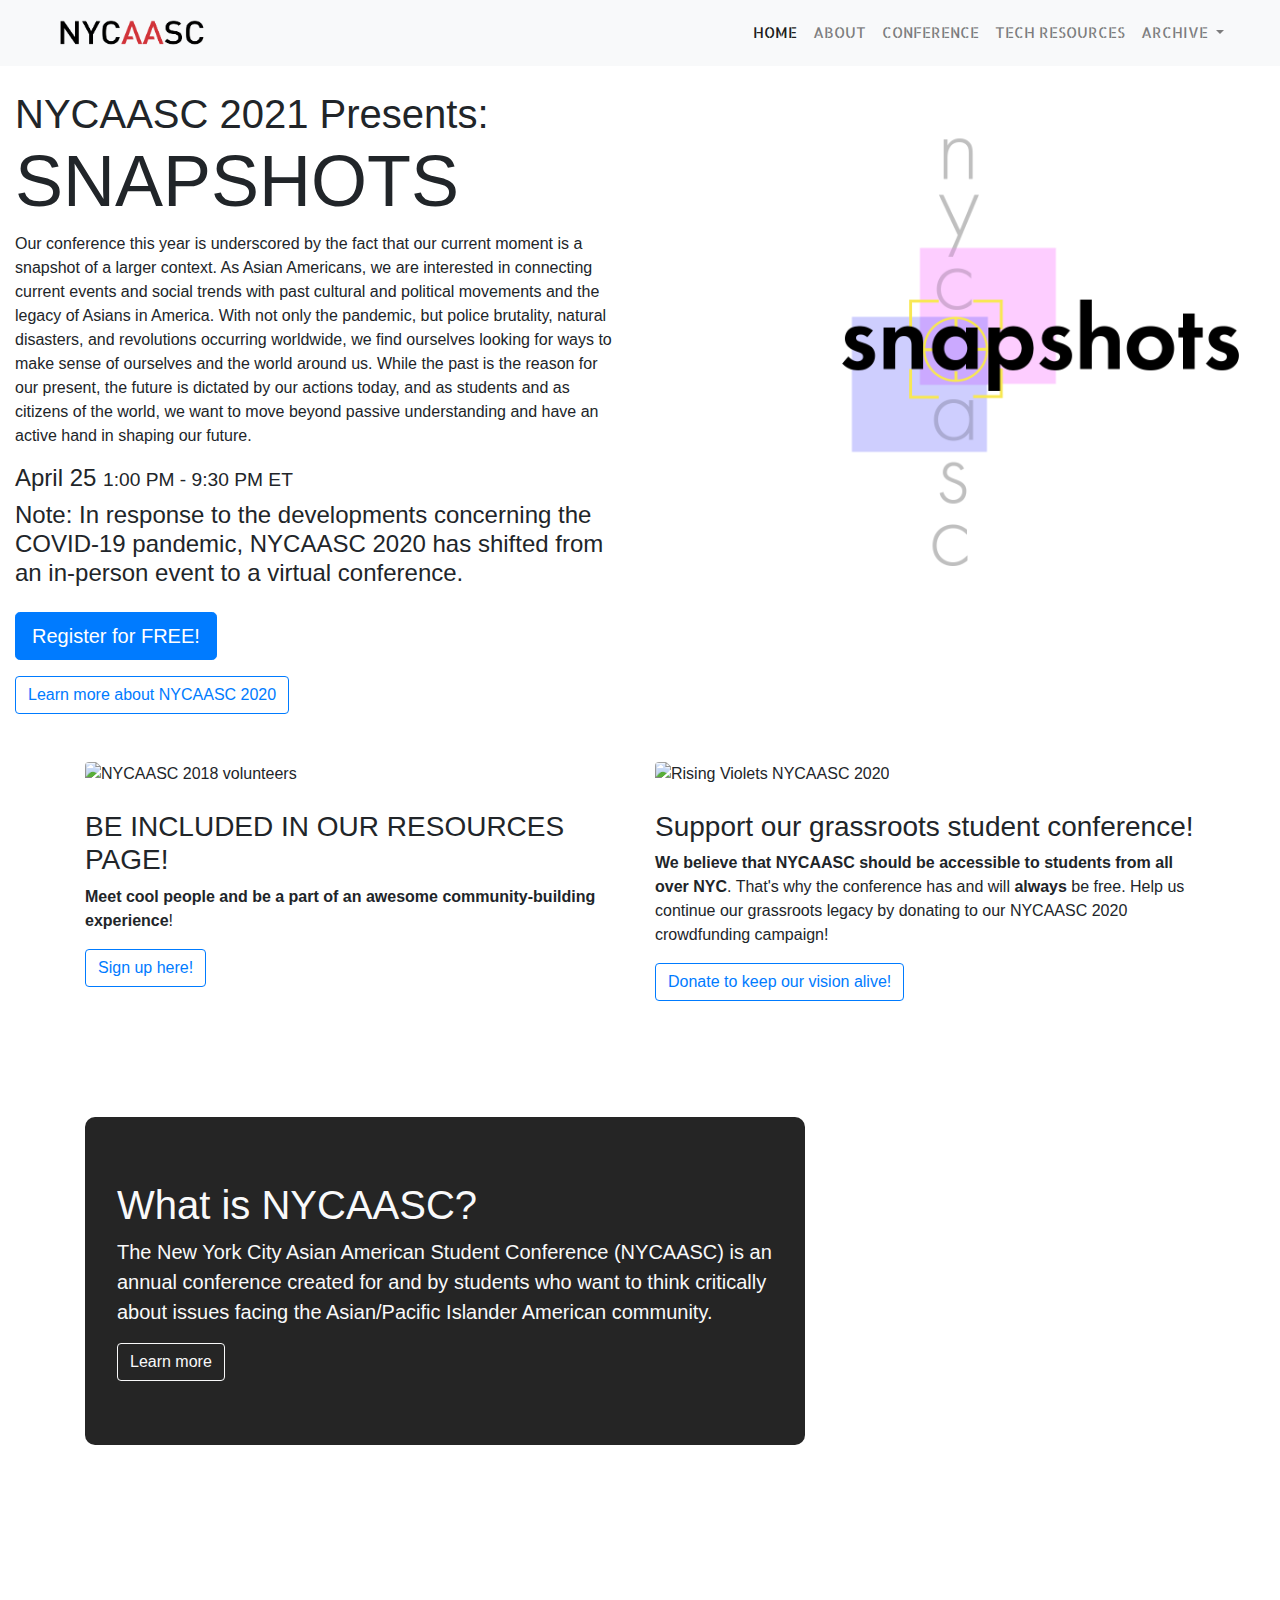
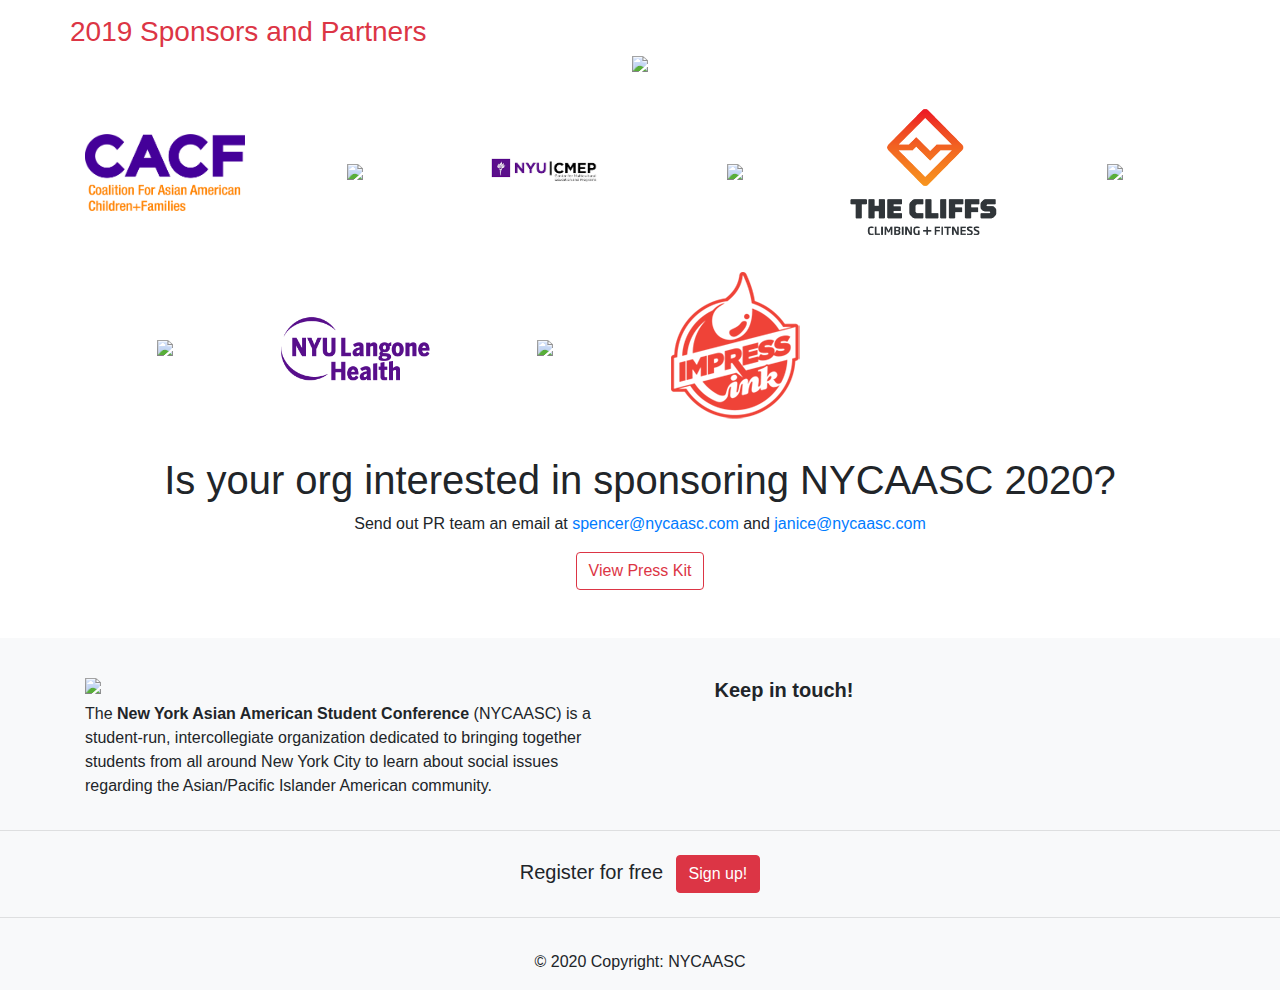
==== index.html @ 003842e6 "Add files via upload" ====
<!doctype html>
<html lang="en">
  <head>
    <!-- Required meta tags -->
    <meta charset="utf-8">
    <meta name="viewport" content="width=device-width, initial-scale=1">

    <!-- Bootstrap CSS -->
    <link rel="stylesheet" href="https://stackpath.bootstrapcdn.com/bootstrap/4.3.1/css/bootstrap.min.css" integrity="sha384-ggOyR0iXCbMQv3Xipma34MD+dH/1fQ784/j6cY/iJTQUOhcWr7x9JvoRxT2MZw1T" crossorigin="anonymous">

    <!-- Custom CSS -->
    <link rel="stylesheet" type="text/css" href="assets/css/styles.css">

    <!-- Font Awesome Icons and Animation-->
    <link rel="stylesheet" href="https://use.fontawesome.com/releases/v5.7.2/css/all.css" integrity="sha384-fnmOCqbTlWIlj8LyTjo7mOUStjsKC4pOpQbqyi7RrhN7udi9RwhKkMHpvLbHG9Sr" crossorigin="anonymous">
    <link rel="stylesheet" href="assets/css/font-awesome-animation.min.css">

    <!-- Favicon -->
    <link rel="shortcut icon" href="/favicon.ico" type="image/x-icon">
    <link rel="icon" href="favicon.ico" type="image/x-icon">

    <!-- Fonts -->
    <link href="https://fonts.googleapis.com/css?family=Allerta+Stencil" rel="stylesheet">

    <!-- Global site tag (gtag.js) - Google Analytics -->
    <script async src="https://www.googletagmanager.com/gtag/js?id=UA-68409586-1"></script>
    <script>
      window.dataLayer = window.dataLayer || [];
      function gtag(){dataLayer.push(arguments);}
      gtag('js', new Date());

      gtag('config', 'UA-68409586-1');
    </script>

    <title>NYCAASC | Home</title>
    <meta name="description" content="Join us for the 13th New York City Asian American Student Conference 2020: AMPLIFY at NYU's Kimmel Center on Saturday, April 25."
  </head>
  <body>
    <nav class="navbar navbar-expand-lg navbar-light bg-light px-5">
      <a class="narbar-brand " href="index.html">
        <img src="assets/img/logos/logoOnly.png" height="50px" class="d-inline-block align-top">
      </a>
      <button class="navbar-toggler" type="button" data-toggle="collapse" data-target="#navbar-nycaasc" aria-controls="navbarSupportedContent" aria-expanded="false" aria-label="Toggle navigation">
        <span class="navbar-toggler-icon"></span>
      </button>

      <div class="collapse navbar-collapse" id="navbar-nycaasc">
        <ul class="navbar-nav ml-auto">
          <li class="nav-item active">
            <a class="nav-link" href="index.html">Home</a>
          </li>
          <li class="nav-item">
            <a class="nav-link" href="about.html">About</a>
          </li>
          <li class="nav-item">
            <a class="nav-link" href="conference.html">Conference</a>
          </li>
          <li class="nav-item">
            <a class="nav-link" href="resources.html">Tech Resources</a>
          </li>
          <li class="nav-item dropdown">
            <a class="nav-link dropdown-toggle" href="#" id="navbarDropdown" role="button" data-toggle="dropdown" aria-haspopup="true" aria-expanded="false">
              Archive
            </a>
            <div class="dropdown-menu" aria-labelledby="navbarDropdown">
              <a class="dropdown-item" href="archives/2019 site/index.html">2019</a>
              <a class="dropdown-item" href="archives/2018 site/index.html">2018</a>
            </div>
          </li>
        </ul>
      </div>
    </nav>

    <header id="con2020">
            <img src="assets/img/logos/logo.png" class="col-5 col-s-5">
            <div class="col-md-6 my-4 half-section">
              <h1 class"text-uppercase text-dark">NYCAASC 2021 Presents:<br><span class="display-3 text-black">SNAPSHOTS</span></h1>
              <p class"text-uppercase text-dark>
				Our conference this year is underscored by the fact that our current moment is a snapshot of a larger context. As Asian Americans, we are interested in connecting current events and social trends with past cultural and political movements and the legacy of Asians in America. With not only the pandemic, but police brutality, natural disasters, and revolutions occurring worldwide, we find ourselves looking for ways to make sense of ourselves and the world around us. While the past is the reason for our present, the future is dictated by our actions today, and as students and as citizens of the world, we want to move beyond passive understanding and have an active hand in shaping our future.   
              </p>
              <h4>April 25 <small>1:00 PM - 9:30 PM ET </small></h4>
              <h4>Note: In response to the developments concerning the COVID-19 pandemic, NYCAASC 2020 has shifted from an in-person event to a virtual conference.</h4>
              <a class="btn btn-primary btn-lg my-3" href="https://forms.gle/f8MRA5bLv5DNXFPe6" role="button">Register for FREE!</a>
              <br>
              <a class="btn btn-outline-primary" href="conference.html" role="button">Learn more about NYCAASC 2020</a>
            </div>
          </div>
          </header>
  <!--
    <header id="con2020">
      <img src="assets/img/logos/logo.png" class="mw-100" style="position: absolute; right: 0; top: 10%; z-index: -1;">
      <div id="heading-spacer"></div>
      <div class="col-md-5 py-5" style="position: absolute; left: 0; top: 10%; z-index: -1;">
      <h1> NYCAASC 2020 presents AMPLIFY. </h1>
      <p >This year’s theme, Amplify, takes both a retrospective and forward-looking view of Asian America: we celebrate the successes of Asian American creatives and activists over the past year while pushing for representations of our community that reflect the true diversity of our experiences. At the fourteenth annual New York City Asian American Student Conference, we encourage conference attendees to both make themselves heard and uplift the voices of others. </p>
      <h5 >Come join us on April 25 from 10:00am to 7:30pm at New York University's Kimmel Center for Student Life. </h5>
      <a class="btn btn-primary btn-lg my-3"  href="https://forms.gle/gwrubSjWfSSTVP5J7" role="button" target="_blank">Register for FREE!</a>
      <a class="btn btn-primary btn-lg my-3" href="about.html" role="button">Learn more about NYCAASC 2020</a>
      </div>
      <br>
      <br>
      <br>
      <br>
      <br>
      <br>
      <br>
      <br>
      <br>
      <br>
      <br>
      <br>
      <br>
      <br>
      <br>
      <br>
      <br>
      <br>

      </div>
      </header>
-->
  <!--  <section id="promo">
      <div class="container mb-5">
        <h2>Want to do more than attend? Get involved with NYCAASC 2020!</h2>
        <div class="embed-responsive embed-responsive-16by9 mb-4">
            <iframe class="embed-responsive-item" src="https://www.youtube.com/embed/uKCSfZIzfR4" frameborder="0" allow="accelerometer; autoplay; encrypted-media; gyroscope; picture-in-picture" allowfullscreen=""></iframe>
        </div>
        <h3>Watch the official NYCAASC 2020: Amplify promo video! </h3>
        <p>In preparation for our 2020 conference, we asked our members what being Asian American means to them.</p>
      </div>
    </section>
-->
    <section id="abtNYCAASC">
        <div class="container mb-10">
          <div class="row">
            <div class="col-md-6 my-4 half-section">
              <img src="assets/img/volunteers.png" class="rounded mw-100 mb-4" alt="NYCAASC 2018 volunteers">
              <h3>BE INCLUDED IN OUR RESOURCES PAGE!</h3>
              <p><strong>Meet cool people and be a part of an awesome community-building experience</strong>! <p>
              <a class="btn btn-outline-primary" href="https://docs.google.com/forms/d/e/1FAIpQLSdQR_Hp97-2R3dZLy36WR9q5iAvhpfSffnv-PYJFERdSp56Pg/viewform?usp=sf_link" role="button" target="_blank">Sign up here!</a>
            </div>
            <div class="col-md-6 my-4">
              <img src="assets/img/risingviolets.png" class="rounded mw-100 mb-4" alt="Rising Violets NYCAASC 2020">
              <h3>Support our grassroots student conference!</h3>
              <p><strong>We believe that NYCAASC should be accessible to students from all over NYC</strong>. That's why the conference has and will <strong>always</strong> be free. Help us continue our grassroots legacy by donating to our NYCAASC 2020 crowdfunding campaign!</p>
              <a class="btn btn-outline-primary" href="https://risingviolets.nyu.edu/project/15480" role="button">Donate to keep our vision alive!</a>
            </div>
          </div>
        </div>
      </section>

    <div id="emergenceGroup">
      <div id="about-header-image" class="container fixed-bg d-flex align-items-center mb-5">
        <div class="jumbotron transluscent-bg text-light align-left">
            <h1>What is NYCAASC?</h1>
            <p class="lead">The <strong>New York City Asian American Student Conference (NYCAASC)</strong> is an annual conference created for and by students who want to think critically about issues facing the Asian/Pacific Islander American community.</p>
            <a class="btn btn-outline-light" href="about.html" title="About NYCAASC">Learn more</a>
        </div>
      </div>
    </div>

    <section id="sponsors">
      <div class="container mb-5">
        <div class="row">
          <h3 class="text-danger">2019 Sponsors and Partners</h3>
        </div>
        <div class="row">
          <div class="col-3"></div>
          <div class="col-6 p-6 text-center">
            <a href="http://apa.nyu.edu/" target="_blank">
              <img class="sponsor bg-white mw-100" src="assets/img/sponsors/apa.jpg">
            </a>
          </div>
          <div class="col-3"></div>
        </div>
        <div class="row">
          <div class="col-4  col-lg-2 my-auto text-center">
            <a href="http://cacf.org/" target="_blank">
              <img class="sponsor bg-white" src="assets/img/sponsors/cacf.png">
            </a>
          </div>
          <div class="col-4 col-lg-2 my-auto text-center">
            <a href="https://med.nyu.edu/asian-health/frontpage" target="_blank">
              <img class="sponsor bg-white" src="assets/img/sponsors/langone.jpg">
            </a>
          </div>
          <div class="col-4 col-lg-2 my-auto text-center">
            <a href="https://www.nyu.edu/students/communities-and-groups/student-diversity/multicultural-education-and-programs.html" target="_blank">
              <img class="sponsor bg-white" src="assets/img/sponsors/cmep.png">
            </a>
          </div>
          <div class="col-4 col-lg-2 my-auto text-center">
            <a href="https://insomniacookies.com/" target="_blank">
              <img class="sponsor bg-white" src="assets/img/sponsors/insomnia.png">
            </a>
          </div>
          <div class="col-4 col-lg-2 my-auto text-center">
            <a href="https://lic.thecliffsclimbing.com/" target="_blank">
              <img class="sponsor bg-white" src="assets/img/sponsors/cliffs.png">
            </a>
          </div>
          <div class="col-4 col-lg-2 my-auto text-center">
            <a href="http://www.oca-ny.org/" target="_blank">
              <img class="sponsor bg-white" src="assets/img/sponsors/advocate.png">
            </a>
          </div>
          <div class="col-4 col-lg-2 my-auto text-center">
            <a href="https://www.nyu.edu/life/safety-health-wellness/live-well-nyu.html" target="_blank">
              <img class="sponsor bg-white" src="assets/img/sponsors/livewell.png">
            </a>
          </div>
          <div class="col-4 col-lg-2 my-auto text-center">
            <a href="https://nyulangone.org/" target="_blank">
              <img class="sponsor bg-white" src="assets/img/sponsors/langone.png">
            </a>
          </div>
          <div class="col-4 col-lg-2 my-auto text-center">
            <a href="https://www.monsterenergy.com/" target="_blank">
              <img class="sponsor bg-white" src="assets/img/sponsors/monster.png">
            </a>
          </div>
          <div class="col-4 col-lg-2 my-auto text-center">
            <a href="https://www.impressink.com/" target="_blank">
              <img class="sponsor bg-white" src="assets/img/sponsors/impressink.png">
            </a>
          </div>
        </div>
        <div class="row text-center mb-4">
          <div class="col">
            <h1>Is your org interested in sponsoring NYCAASC 2020?</h1>
            <p>Send out PR team an email at <a href="mailto:spencer@nycaasc.com">spencer@nycaasc.com</a> and <a href="mailto:janice@nycaasc.com">janice@nycaasc.com</a></p>
            <a href="prnew.pdf" target="_blank" class="btn btn-outline-danger">View Press Kit</a>
          </div>
        </div>
      </div>
    </section>

    <!-- Footer -->
    <footer class=" pt-4 bg-light">
        <div class="container text-center text-md-left">
          <div class="row">
            <div class="col-md-6 mr-4">
              <img src="assets/img/logos/logoOnlyCropped.png" style="height:30px;" class=" mt-3 mb-2">
              <p>
                The <b>New York Asian American Student Conference</b> (NYCAASC) is a student-run, intercollegiate organization dedicated to bringing together students from all around New York City to learn about social issues regarding the Asian/Pacific Islander American community.
              </p>
            </div>
            <div class="col-md-5 mx-auto">
              <h5 class="font-weight-bold mt-3 mb-4">Keep in touch!</h5>
                <a class="" href="https://www.facebook.com/nycaasc" target="_blank">
                  <i class="fab fa-facebook-f faa-wrench animated-hover"> </i>
                </a>
                <a class="" href="https://twitter.com/nycaasc" target="_blank">
                  <i class="fab fa-twitter faa-wrench animated-hover"> </i>
                </a>
                <a class="" href="https://www.instagram.com/nycaasc/" target="_blank">
                  <i class="fab fa-instagram faa-wrench animated-hover"> </i>
                </a>
                <a class="" href="mailto:info@nycaasc.com" target="_blank">
                  <i class="fas fa-envelope faa-wrench animated-hover"> </i>
                </a>
            </div>
          </div>
        </div>
        <!-- Footer Links -->

        <hr>

        <!-- Call to action -->
        <ul class="list-unstyled list-inline text-center py-2">
          <li class="list-inline-item">
            <h5 class="mb-1">Register for free</h5>
          </li>
          <li class="list-inline-item">
            <a href="https://forms.gle/gwrubSjWfSSTVP5J7" class="btn btn-danger btn-rounded" target="_blank">Sign up!</a>
          </li>
        </ul>
        <!-- Call to action -->

        <hr>

        <div class="footer-copyright text-center py-3">© 2020 Copyright: NYCAASC
        </div>

    </footer>
    <!-- Footer -->

    <!-- Optional JavaScript -->
    <!-- jQuery first, then Popper.js, then Bootstrap JS -->
    <script src="https://code.jquery.com/jquery-3.3.1.slim.min.js" integrity="sha384-q8i/X+965DzO0rT7abK41JStQIAqVgRVzpbzo5smXKp4YfRvH+8abtTE1Pi6jizo" crossorigin="anonymous"></script>
    <script src="https://cdnjs.cloudflare.com/ajax/libs/popper.js/1.14.7/umd/popper.min.js" integrity="sha384-UO2eT0CpHqdSJQ6hJty5KVphtPhzWj9WO1clHTMGa3JDZwrnQq4sF86dIHNDz0W1" crossorigin="anonymous"></script>
    <script src="https://stackpath.bootstrapcdn.com/bootstrap/4.3.1/js/bootstrap.min.js" integrity="sha384-JjSmVgyd0p3pXB1rRibZUAYoIIy6OrQ6VrjIEaFf/nJGzIxFDsf4x0xIM+B07jRM" crossorigin="anonymous"></script>
  </body>
</html>
---- assets/css/styles.css ----
html {
  scroll-behavior: smooth;
}

nav{
    font-family: 'Allerta Stencil', sans-serif;
    text-transform: uppercase;
    font-size: 15px;
}

/*----------HOME PAGE START ----------*/

#con2020{
    /* min-height: calc(100vh); */
    background: rgb(255,0,0);
    background: linear-gradient(169deg, rgba(255,255,255,.2) 0%, rgba(255, 255, 255, 0.1) 70%, rgba(255, 255, 255, 0.2) 100%);
    /* background-image: url("assets/img/logos/collisionTrans.png"); */
}


@media only screen and (min-width: 600px) {
  .col-s-1 {width: 8.33%;}
  .col-s-2 {width: 16.66%;}
  .col-s-3 {width: 25%;}
  .col-s-4 {width: 33.33%;}
  .col-s-5 {width: 41.66%;}
  .col-s-6 {width: 50%;}
  .col-s-7 {width: 58.33%;}
  .col-s-8 {width: 66.66%;}
  .col-s-9 {width: 75%;}
  .col-s-10 {width: 83.33%;}
  .col-s-11 {width: 91.66%;}
  .col-s-12 {width: 100%;}
}

@media only screen and (min-width: 768px) {
  .col-1 {width: 8.33%;}
  .col-2 {width: 16.66%;}
  .col-3 {width: 25%;}
  .col-4 {width: 33.33%;}
  .col-5 {width: 41.66%;}
  .col-6 {width: 50%;}
  .col-7 {width: 58.33%;}
  .col-8 {width: 66.66%;}
  .col-9 {width: 75%;}
  .col-10 {width: 83.33%;}
  .col-11 {width: 91.66%;}
  .col-12 {width: 100%;}
}

#emergenceGroup {
  background-image: url("../img/new_photo.png");
  background-attachment: fixed;
  background-position: center;
  background-repeat: no-repeat;
  background-size: cover;
}
.new_id{
  color:red;
}
#con2020 img{
    float: right;
    max-width: 100%;
    margin-right: auto;
}
/*----------HOME PAGE END ----------*/
/*----------
#con2020 img{
    top:20%;
    max-width: 60%;
    display: grid;
    grid-template-columns: repeat(auto-fill, minmax(300px, 1fr));
    margin-left: auto;
    margin-right: auto;
    &__image {
      display: inline-block;
      vertical-align: top;
      width: 46%;
    }
    &__text {
      display: inline-block;
      width: 46%;
      @media (max-width: 620px) {
        width: 100%;
      }
    }
}
@viewport {
  width: device-width;
  zoom: 1.0;
}
----------*/
/*----------ABOUT PAGE START ----------*/

#eboard img{
    width: 200px;
    border-radius: 5px;
    padding-bottom: 10px;
}

#eboard h3{
    margin-bottom: 5px;
}

#eboard h4{
    font-size: 20px;
    font-weight: normal;
}

#about-header-image {
  min-height: 540px;
}

#about-header-image .jumbotron {
  max-width: 720px;
}

.transluscent-bg{
    background-color: black;
    opacity: .85;
    border-radius: 10px;
}

#sponsors img{
  max-width: 100%;
  margin-bottom: 2rem;
}


/*----------ABOUT PAGE END ----------*/

/*---------CONFERENCE PAGE START ------*/

/* x-small screens */
@media (max-width: 575.98px) {
  #heading-spacer {
    min-height: 12rem;
  }
 }

/* small screens */
@media (min-width: 576px) and (max-width: 767.98px) {
  #heading-spacer {
    min-height: 20rem;
  }
 }

/* medium screens */
@media (min-width: 768px) and (max-width: 991.98px) {
  #heading-spacer {
    min-height: 20rem;
  }
 }

/* large screens */
@media (min-width: 992px) {
  #heading-spacer {
    min-height: 12rem;
  }
 }

#workshops1 button{
  margin-bottom: 1rem;
  border-color: hsl(0, 0%, 50%);
  font-weight: bold;
  white-space: normal !important;
  word-wrap: break-word;
  padding: 1rem;
}

#workshops1 .card-body{
    /* margin-bottom: -0px; */
    margin-bottom: 1rem;
}

#schedule {
  font-size: 14px;
}

.time, .location, .event {
  padding-top: 0.5rem;
  padding-bottom: 0.5rem;
  border-top: 1px hsl(0, 0%, 85%) solid;
}

.event {
  padding: 0;
  /* border-radius: 4px; */
  font-size: 15px;
}.event:hover {
  background-color: hsl(208, 54%, 90%);
}

.sched-link {
  display: block;
  font-weight: bold;
  padding: 0.5rem;
  padding-left: 15px;
  color: black;
}.sched-link:hover {
  color: inherit;
}


/*---------CONFERENCE PAGE end ------*/


/*----------HLS PAGE START ----------*/

#header-background {
  background-image: linear-gradient(to right, rgba(223, 100, 100, 1) 40%, rgba(255, 255, 255, 0.5)), url("../img/hslBoard.jpg");
  background-size: cover;
  background-position: center;
  background-repeat: no-repeat;
  color: white;
}

.hsl-portfolio-caption {
  padding: 20px;
  background-color: rgba(223, 100, 100, 0.1);
}



/*----------HSL PAGE END ----------*/

/*----------RESOURCES PAGE END ----------*/

#resources h3{
    margin-top: 15px;
}

#resources p{
    font-size: 1.2em;
}

#resources .col-12{
    max-width: 800px;
}

/*----------RESOURCES PAGE END ----------*/



/*----------FOOTER PAGE START ----------*/

footer i{
    font-size: 30px;
    margin-bottom: 10px;
    margin-right: 25px;
    color: black;
}

/*----------FOOTER PAGE END ----------*/
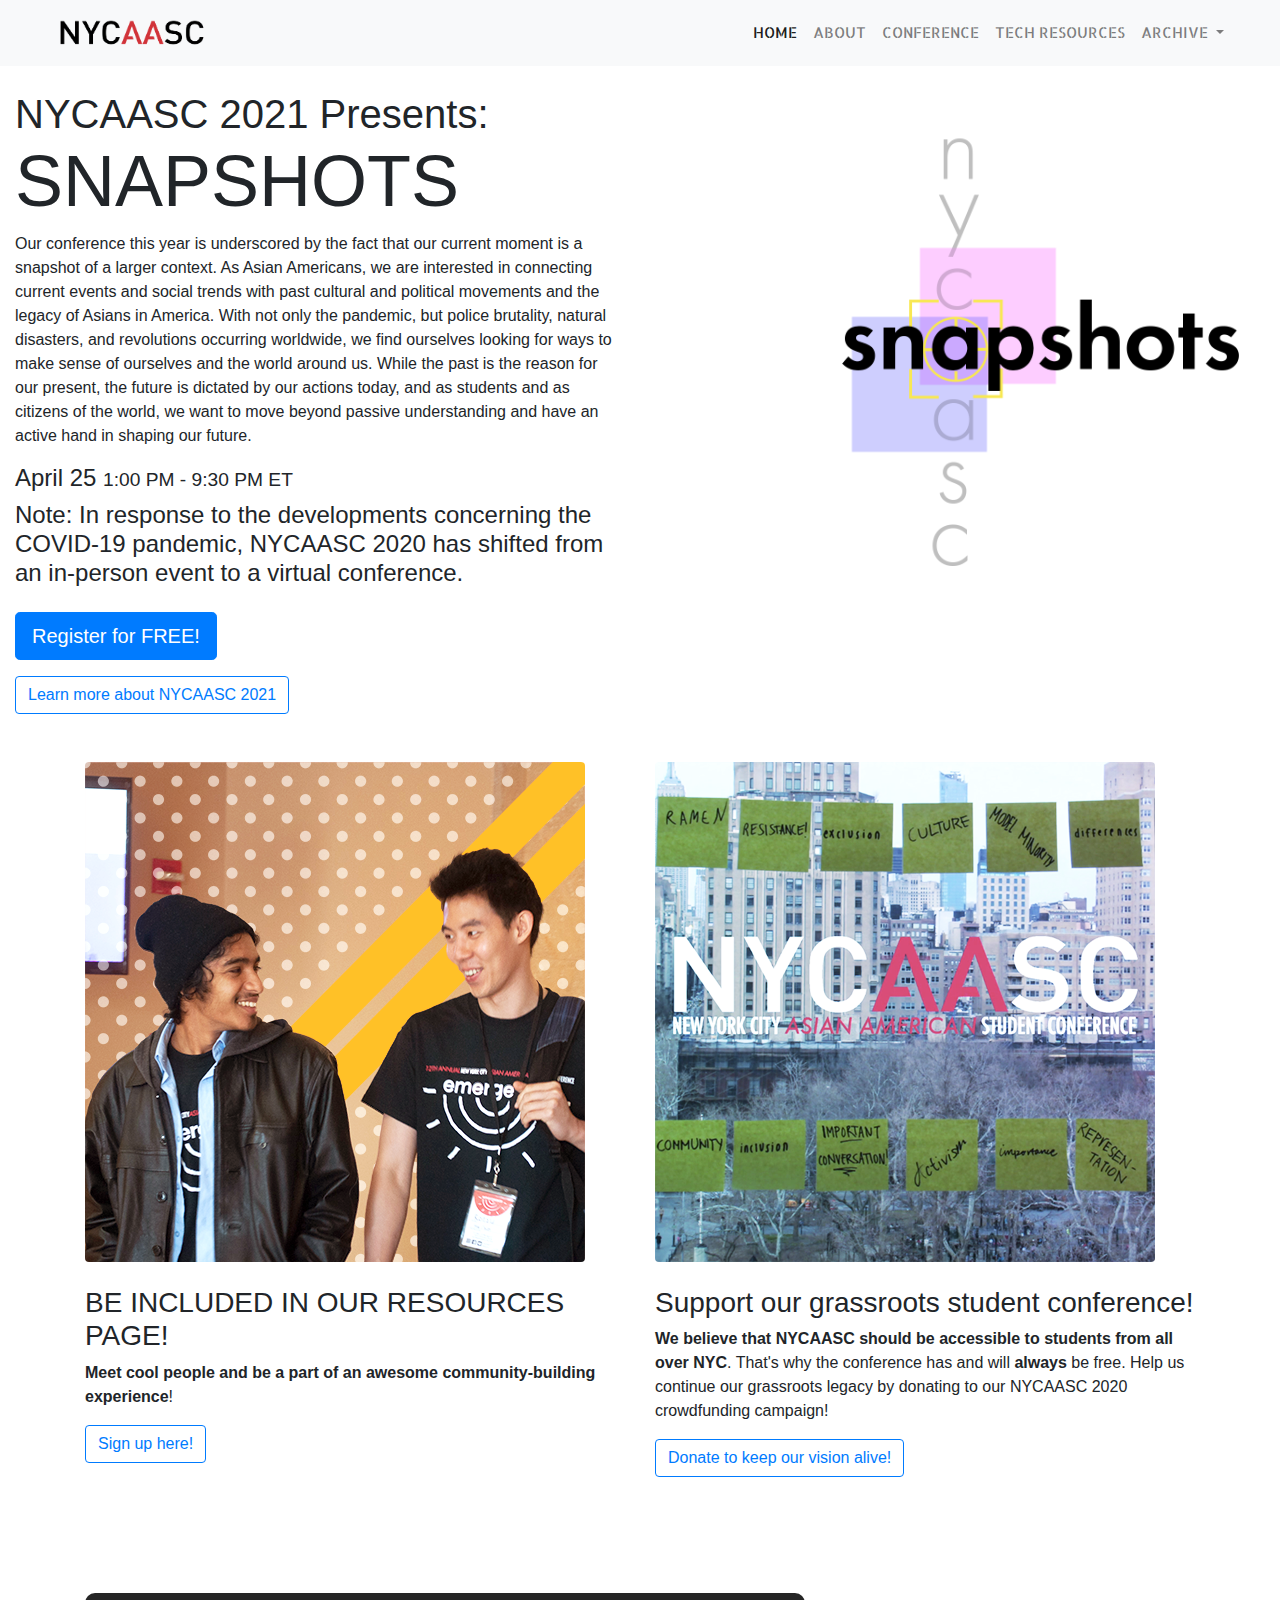
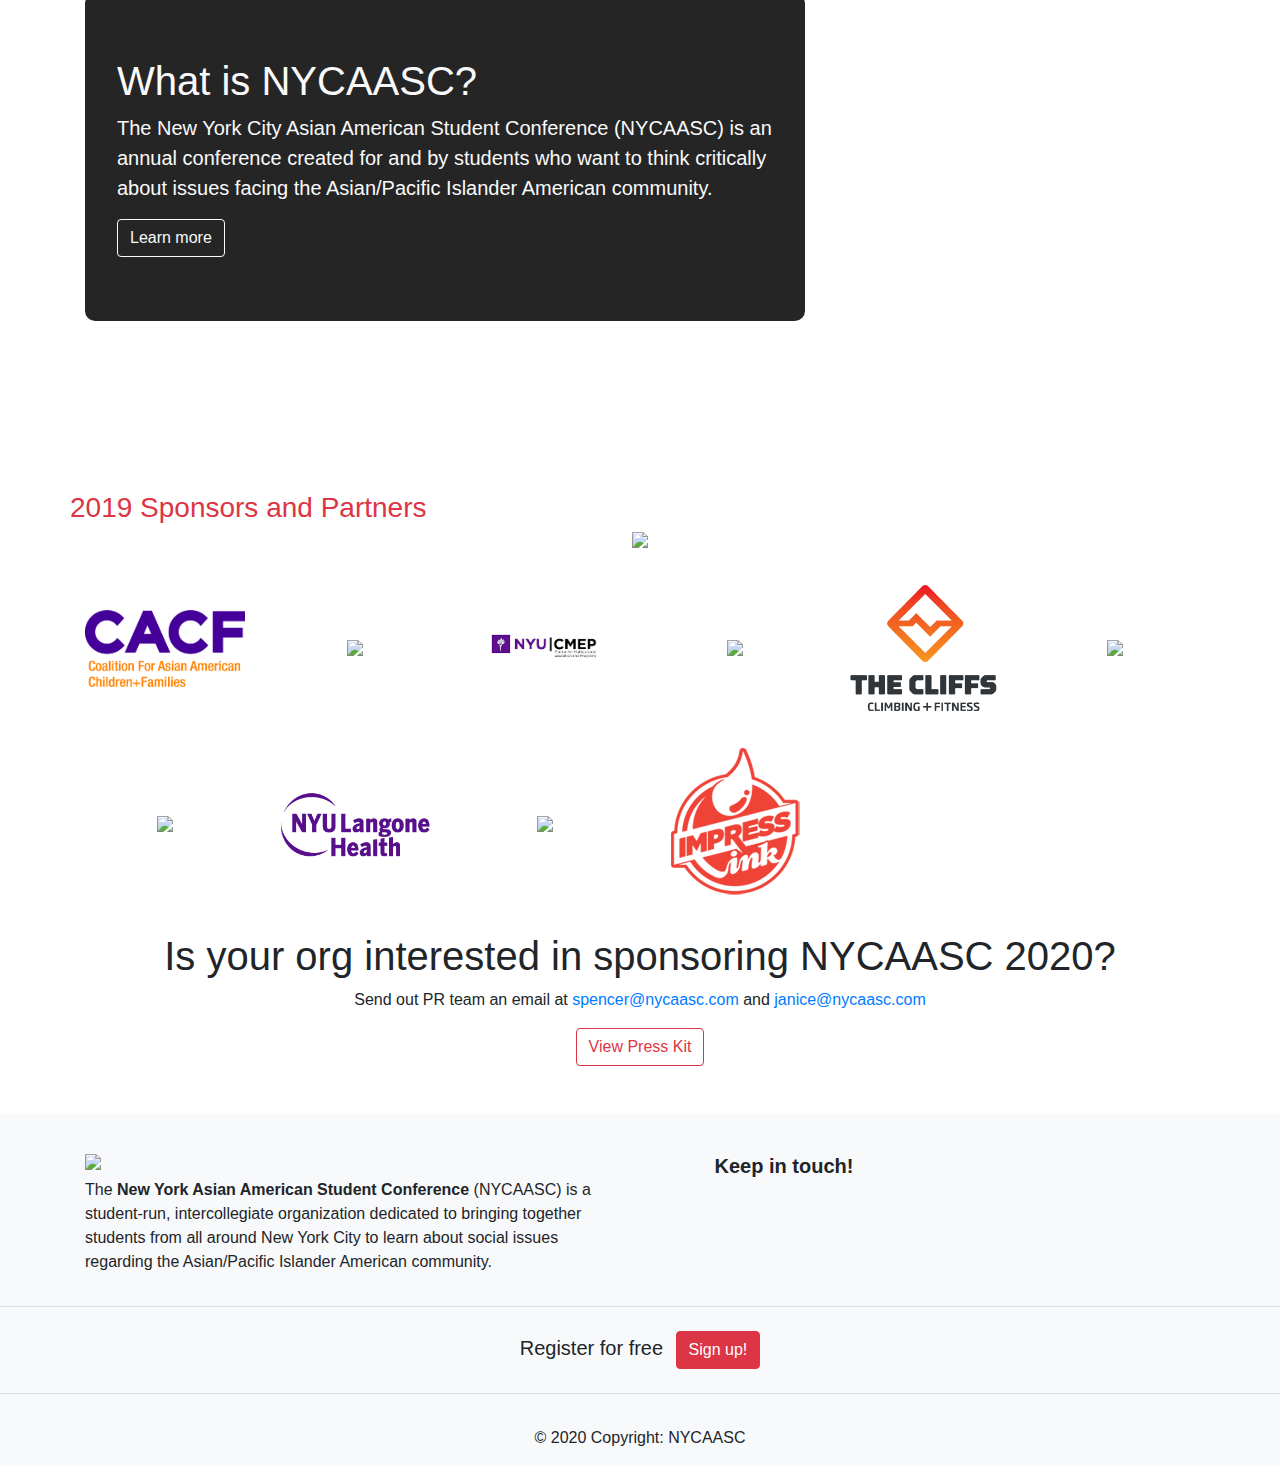
==== commit fb3a7626: "quick link edits" ====
--- a/index.html
+++ b/index.html
@@ -80,9 +80,9 @@
               </p>
               <h4>April 25 <small>1:00 PM - 9:30 PM ET </small></h4>
               <h4>Note: In response to the developments concerning the COVID-19 pandemic, NYCAASC 2020 has shifted from an in-person event to a virtual conference.</h4>
-              <a class="btn btn-primary btn-lg my-3" href="https://forms.gle/f8MRA5bLv5DNXFPe6" role="button">Register for FREE!</a>
+              <a class="btn btn-primary btn-lg my-3" href="https://bit.ly/nycaasc2021-registration" role="button">Register for FREE!</a>
               <br>
-              <a class="btn btn-outline-primary" href="conference.html" role="button">Learn more about NYCAASC 2020</a>
+              <a class="btn btn-outline-primary" href="conference.html" role="button">Learn more about NYCAASC 2021</a>
             </div>
           </div>
           </header>
@@ -134,13 +134,13 @@
         <div class="container mb-10">
           <div class="row">
             <div class="col-md-6 my-4 half-section">
-              <img src="assets/img/volunteers.png" class="rounded mw-100 mb-4" alt="NYCAASC 2018 volunteers">
+              <img src="assets/img/filler/volunteers.png" class="rounded mw-100 mb-4" alt="NYCAASC 2018 volunteers">
               <h3>BE INCLUDED IN OUR RESOURCES PAGE!</h3>
               <p><strong>Meet cool people and be a part of an awesome community-building experience</strong>! <p>
               <a class="btn btn-outline-primary" href="https://docs.google.com/forms/d/e/1FAIpQLSdQR_Hp97-2R3dZLy36WR9q5iAvhpfSffnv-PYJFERdSp56Pg/viewform?usp=sf_link" role="button" target="_blank">Sign up here!</a>
             </div>
             <div class="col-md-6 my-4">
-              <img src="assets/img/risingviolets.png" class="rounded mw-100 mb-4" alt="Rising Violets NYCAASC 2020">
+              <img src="assets/img/filler/risingviolets.png" class="rounded mw-100 mb-4" alt="Rising Violets NYCAASC 2020">
               <h3>Support our grassroots student conference!</h3>
               <p><strong>We believe that NYCAASC should be accessible to students from all over NYC</strong>. That's why the conference has and will <strong>always</strong> be free. Help us continue our grassroots legacy by donating to our NYCAASC 2020 crowdfunding campaign!</p>
               <a class="btn btn-outline-primary" href="https://risingviolets.nyu.edu/project/15480" role="button">Donate to keep our vision alive!</a>
@@ -272,7 +272,7 @@
             <h5 class="mb-1">Register for free</h5>
           </li>
           <li class="list-inline-item">
-            <a href="https://forms.gle/gwrubSjWfSSTVP5J7" class="btn btn-danger btn-rounded" target="_blank">Sign up!</a>
+            <a href="https://bit.ly/nycaasc2021-registration" class="btn btn-danger btn-rounded" target="_blank">Sign up!</a>
           </li>
         </ul>
         <!-- Call to action -->
--- a/assets/css/styles.css
+++ b/assets/css/styles.css
@@ -1,254 +1,254 @@
-html {
-  scroll-behavior: smooth;
-}
-
-nav{
-    font-family: 'Allerta Stencil', sans-serif;
-    text-transform: uppercase;
-    font-size: 15px;
-}
-
-/*----------HOME PAGE START ----------*/
-
-#con2020{
-    /* min-height: calc(100vh); */
-    background: rgb(255,0,0);
-    background: linear-gradient(169deg, rgba(255,255,255,.2) 0%, rgba(255, 255, 255, 0.1) 70%, rgba(255, 255, 255, 0.2) 100%);
-    /* background-image: url("assets/img/logos/collisionTrans.png"); */
-}
-
-
-@media only screen and (min-width: 600px) {
-  .col-s-1 {width: 8.33%;}
-  .col-s-2 {width: 16.66%;}
-  .col-s-3 {width: 25%;}
-  .col-s-4 {width: 33.33%;}
-  .col-s-5 {width: 41.66%;}
-  .col-s-6 {width: 50%;}
-  .col-s-7 {width: 58.33%;}
-  .col-s-8 {width: 66.66%;}
-  .col-s-9 {width: 75%;}
-  .col-s-10 {width: 83.33%;}
-  .col-s-11 {width: 91.66%;}
-  .col-s-12 {width: 100%;}
-}
-
-@media only screen and (min-width: 768px) {
-  .col-1 {width: 8.33%;}
-  .col-2 {width: 16.66%;}
-  .col-3 {width: 25%;}
-  .col-4 {width: 33.33%;}
-  .col-5 {width: 41.66%;}
-  .col-6 {width: 50%;}
-  .col-7 {width: 58.33%;}
-  .col-8 {width: 66.66%;}
-  .col-9 {width: 75%;}
-  .col-10 {width: 83.33%;}
-  .col-11 {width: 91.66%;}
-  .col-12 {width: 100%;}
-}
-
-#emergenceGroup {
-  background-image: url("../img/new_photo.png");
-  background-attachment: fixed;
-  background-position: center;
-  background-repeat: no-repeat;
-  background-size: cover;
-}
-.new_id{
-  color:red;
-}
-#con2020 img{
-    float: right;
-    max-width: 100%;
-    margin-right: auto;
-}
-/*----------HOME PAGE END ----------*/
-/*----------
-#con2020 img{
-    top:20%;
-    max-width: 60%;
-    display: grid;
-    grid-template-columns: repeat(auto-fill, minmax(300px, 1fr));
-    margin-left: auto;
-    margin-right: auto;
-    &__image {
-      display: inline-block;
-      vertical-align: top;
-      width: 46%;
-    }
-    &__text {
-      display: inline-block;
-      width: 46%;
-      @media (max-width: 620px) {
-        width: 100%;
-      }
-    }
-}
-@viewport {
-  width: device-width;
-  zoom: 1.0;
-}
-----------*/
-/*----------ABOUT PAGE START ----------*/
-
-#eboard img{
-    width: 200px;
-    border-radius: 5px;
-    padding-bottom: 10px;
-}
-
-#eboard h3{
-    margin-bottom: 5px;
-}
-
-#eboard h4{
-    font-size: 20px;
-    font-weight: normal;
-}
-
-#about-header-image {
-  min-height: 540px;
-}
-
-#about-header-image .jumbotron {
-  max-width: 720px;
-}
-
-.transluscent-bg{
-    background-color: black;
-    opacity: .85;
-    border-radius: 10px;
-}
-
-#sponsors img{
-  max-width: 100%;
-  margin-bottom: 2rem;
-}
-
-
-/*----------ABOUT PAGE END ----------*/
-
-/*---------CONFERENCE PAGE START ------*/
-
-/* x-small screens */
-@media (max-width: 575.98px) {
-  #heading-spacer {
-    min-height: 12rem;
-  }
- }
-
-/* small screens */
-@media (min-width: 576px) and (max-width: 767.98px) {
-  #heading-spacer {
-    min-height: 20rem;
-  }
- }
-
-/* medium screens */
-@media (min-width: 768px) and (max-width: 991.98px) {
-  #heading-spacer {
-    min-height: 20rem;
-  }
- }
-
-/* large screens */
-@media (min-width: 992px) {
-  #heading-spacer {
-    min-height: 12rem;
-  }
- }
-
-#workshops1 button{
-  margin-bottom: 1rem;
-  border-color: hsl(0, 0%, 50%);
-  font-weight: bold;
-  white-space: normal !important;
-  word-wrap: break-word;
-  padding: 1rem;
-}
-
-#workshops1 .card-body{
-    /* margin-bottom: -0px; */
-    margin-bottom: 1rem;
-}
-
-#schedule {
-  font-size: 14px;
-}
-
-.time, .location, .event {
-  padding-top: 0.5rem;
-  padding-bottom: 0.5rem;
-  border-top: 1px hsl(0, 0%, 85%) solid;
-}
-
-.event {
-  padding: 0;
-  /* border-radius: 4px; */
-  font-size: 15px;
-}.event:hover {
-  background-color: hsl(208, 54%, 90%);
-}
-
-.sched-link {
-  display: block;
-  font-weight: bold;
-  padding: 0.5rem;
-  padding-left: 15px;
-  color: black;
-}.sched-link:hover {
-  color: inherit;
-}
-
-
-/*---------CONFERENCE PAGE end ------*/
-
-
-/*----------HLS PAGE START ----------*/
-
-#header-background {
-  background-image: linear-gradient(to right, rgba(223, 100, 100, 1) 40%, rgba(255, 255, 255, 0.5)), url("../img/hslBoard.jpg");
-  background-size: cover;
-  background-position: center;
-  background-repeat: no-repeat;
-  color: white;
-}
-
-.hsl-portfolio-caption {
-  padding: 20px;
-  background-color: rgba(223, 100, 100, 0.1);
-}
-
-
-
-/*----------HSL PAGE END ----------*/
-
-/*----------RESOURCES PAGE END ----------*/
-
-#resources h3{
-    margin-top: 15px;
-}
-
-#resources p{
-    font-size: 1.2em;
-}
-
-#resources .col-12{
-    max-width: 800px;
-}
-
-/*----------RESOURCES PAGE END ----------*/
-
-
-
-/*----------FOOTER PAGE START ----------*/
-
-footer i{
-    font-size: 30px;
-    margin-bottom: 10px;
-    margin-right: 25px;
-    color: black;
-}
-
-/*----------FOOTER PAGE END ----------*/
+html {
+  scroll-behavior: smooth;
+}
+
+nav{
+    font-family: 'Allerta Stencil', sans-serif;
+    text-transform: uppercase;
+    font-size: 15px;
+}
+
+/*----------HOME PAGE START ----------*/
+
+#con2020{
+    /* min-height: calc(100vh); */
+    background: rgb(255,0,0);
+    background: linear-gradient(169deg, rgba(255,255,255,.2) 0%, rgba(255, 255, 255, 0.1) 70%, rgba(255, 255, 255, 0.2) 100%);
+    /* background-image: url("assets/img/logos/collisionTrans.png"); */
+}
+
+
+@media only screen and (min-width: 600px) {
+  .col-s-1 {width: 8.33%;}
+  .col-s-2 {width: 16.66%;}
+  .col-s-3 {width: 25%;}
+  .col-s-4 {width: 33.33%;}
+  .col-s-5 {width: 41.66%;}
+  .col-s-6 {width: 50%;}
+  .col-s-7 {width: 58.33%;}
+  .col-s-8 {width: 66.66%;}
+  .col-s-9 {width: 75%;}
+  .col-s-10 {width: 83.33%;}
+  .col-s-11 {width: 91.66%;}
+  .col-s-12 {width: 100%;}
+}
+
+@media only screen and (min-width: 768px) {
+  .col-1 {width: 8.33%;}
+  .col-2 {width: 16.66%;}
+  .col-3 {width: 25%;}
+  .col-4 {width: 33.33%;}
+  .col-5 {width: 41.66%;}
+  .col-6 {width: 50%;}
+  .col-7 {width: 58.33%;}
+  .col-8 {width: 66.66%;}
+  .col-9 {width: 75%;}
+  .col-10 {width: 83.33%;}
+  .col-11 {width: 91.66%;}
+  .col-12 {width: 100%;}
+}
+
+#emergenceGroup {
+  background-image: url("../img/new_photo.png");
+  background-attachment: fixed;
+  background-position: center;
+  background-repeat: no-repeat;
+  background-size: cover;
+}
+.new_id{
+  color:red;
+}
+#con2020 img{
+    float: right;
+    max-width: 100%;
+    margin-right: auto;
+}
+/*----------HOME PAGE END ----------*/
+/*----------
+#con2020 img{
+    top:20%;
+    max-width: 60%;
+    display: grid;
+    grid-template-columns: repeat(auto-fill, minmax(300px, 1fr));
+    margin-left: auto;
+    margin-right: auto;
+    &__image {
+      display: inline-block;
+      vertical-align: top;
+      width: 46%;
+    }
+    &__text {
+      display: inline-block;
+      width: 46%;
+      @media (max-width: 620px) {
+        width: 100%;
+      }
+    }
+}
+@viewport {
+  width: device-width;
+  zoom: 1.0;
+}
+----------*/
+/*----------ABOUT PAGE START ----------*/
+
+#eboard img{
+    width: 200px;
+    border-radius: 5px;
+    padding-bottom: 10px;
+}
+
+#eboard h3{
+    margin-bottom: 5px;
+}
+
+#eboard h4{
+    font-size: 20px;
+    font-weight: normal;
+}
+
+#about-header-image {
+  min-height: 540px;
+}
+
+#about-header-image .jumbotron {
+  max-width: 720px;
+}
+
+.transluscent-bg{
+    background-color: black;
+    opacity: .85;
+    border-radius: 10px;
+}
+
+#sponsors img{
+  max-width: 100%;
+  margin-bottom: 2rem;
+}
+
+
+/*----------ABOUT PAGE END ----------*/
+
+/*---------CONFERENCE PAGE START ------*/
+
+/* x-small screens */
+@media (max-width: 575.98px) {
+  #heading-spacer {
+    min-height: 12rem;
+  }
+ }
+
+/* small screens */
+@media (min-width: 576px) and (max-width: 767.98px) {
+  #heading-spacer {
+    min-height: 20rem;
+  }
+ }
+
+/* medium screens */
+@media (min-width: 768px) and (max-width: 991.98px) {
+  #heading-spacer {
+    min-height: 20rem;
+  }
+ }
+
+/* large screens */
+@media (min-width: 992px) {
+  #heading-spacer {
+    min-height: 12rem;
+  }
+ }
+
+#workshops1 button{
+  margin-bottom: 1rem;
+  border-color: hsl(0, 0%, 50%);
+  font-weight: bold;
+  white-space: normal !important;
+  word-wrap: break-word;
+  padding: 1rem;
+}
+
+#workshops1 .card-body{
+    /* margin-bottom: -0px; */
+    margin-bottom: 1rem;
+}
+
+#schedule {
+  font-size: 14px;
+}
+
+.time, .location, .event {
+  padding-top: 0.5rem;
+  padding-bottom: 0.5rem;
+  border-top: 1px hsl(0, 0%, 85%) solid;
+}
+
+.event {
+  padding: 0;
+  /* border-radius: 4px; */
+  font-size: 15px;
+}.event:hover {
+  background-color: hsl(208, 54%, 90%);
+}
+
+.sched-link {
+  display: block;
+  font-weight: bold;
+  padding: 0.5rem;
+  padding-left: 15px;
+  color: black;
+}.sched-link:hover {
+  color: inherit;
+}
+
+
+/*---------CONFERENCE PAGE end ------*/
+
+
+/*----------HLS PAGE START ----------*/
+
+#header-background {
+  background-image: linear-gradient(to right, rgba(223, 100, 100, 1) 40%, rgba(255, 255, 255, 0.5)), url("../img/hslBoard.jpg");
+  background-size: cover;
+  background-position: center;
+  background-repeat: no-repeat;
+  color: white;
+}
+
+.hsl-portfolio-caption {
+  padding: 20px;
+  background-color: rgba(223, 100, 100, 0.1);
+}
+
+
+
+/*----------HSL PAGE END ----------*/
+
+/*----------RESOURCES PAGE END ----------*/
+
+#resources h3{
+    margin-top: 15px;
+}
+
+#resources p{
+    font-size: 1.2em;
+}
+
+#resources .col-12{
+    max-width: 800px;
+}
+
+/*----------RESOURCES PAGE END ----------*/
+
+
+
+/*----------FOOTER PAGE START ----------*/
+
+footer i{
+    font-size: 30px;
+    margin-bottom: 10px;
+    margin-right: 25px;
+    color: black;
+}
+
+/*----------FOOTER PAGE END ----------*/
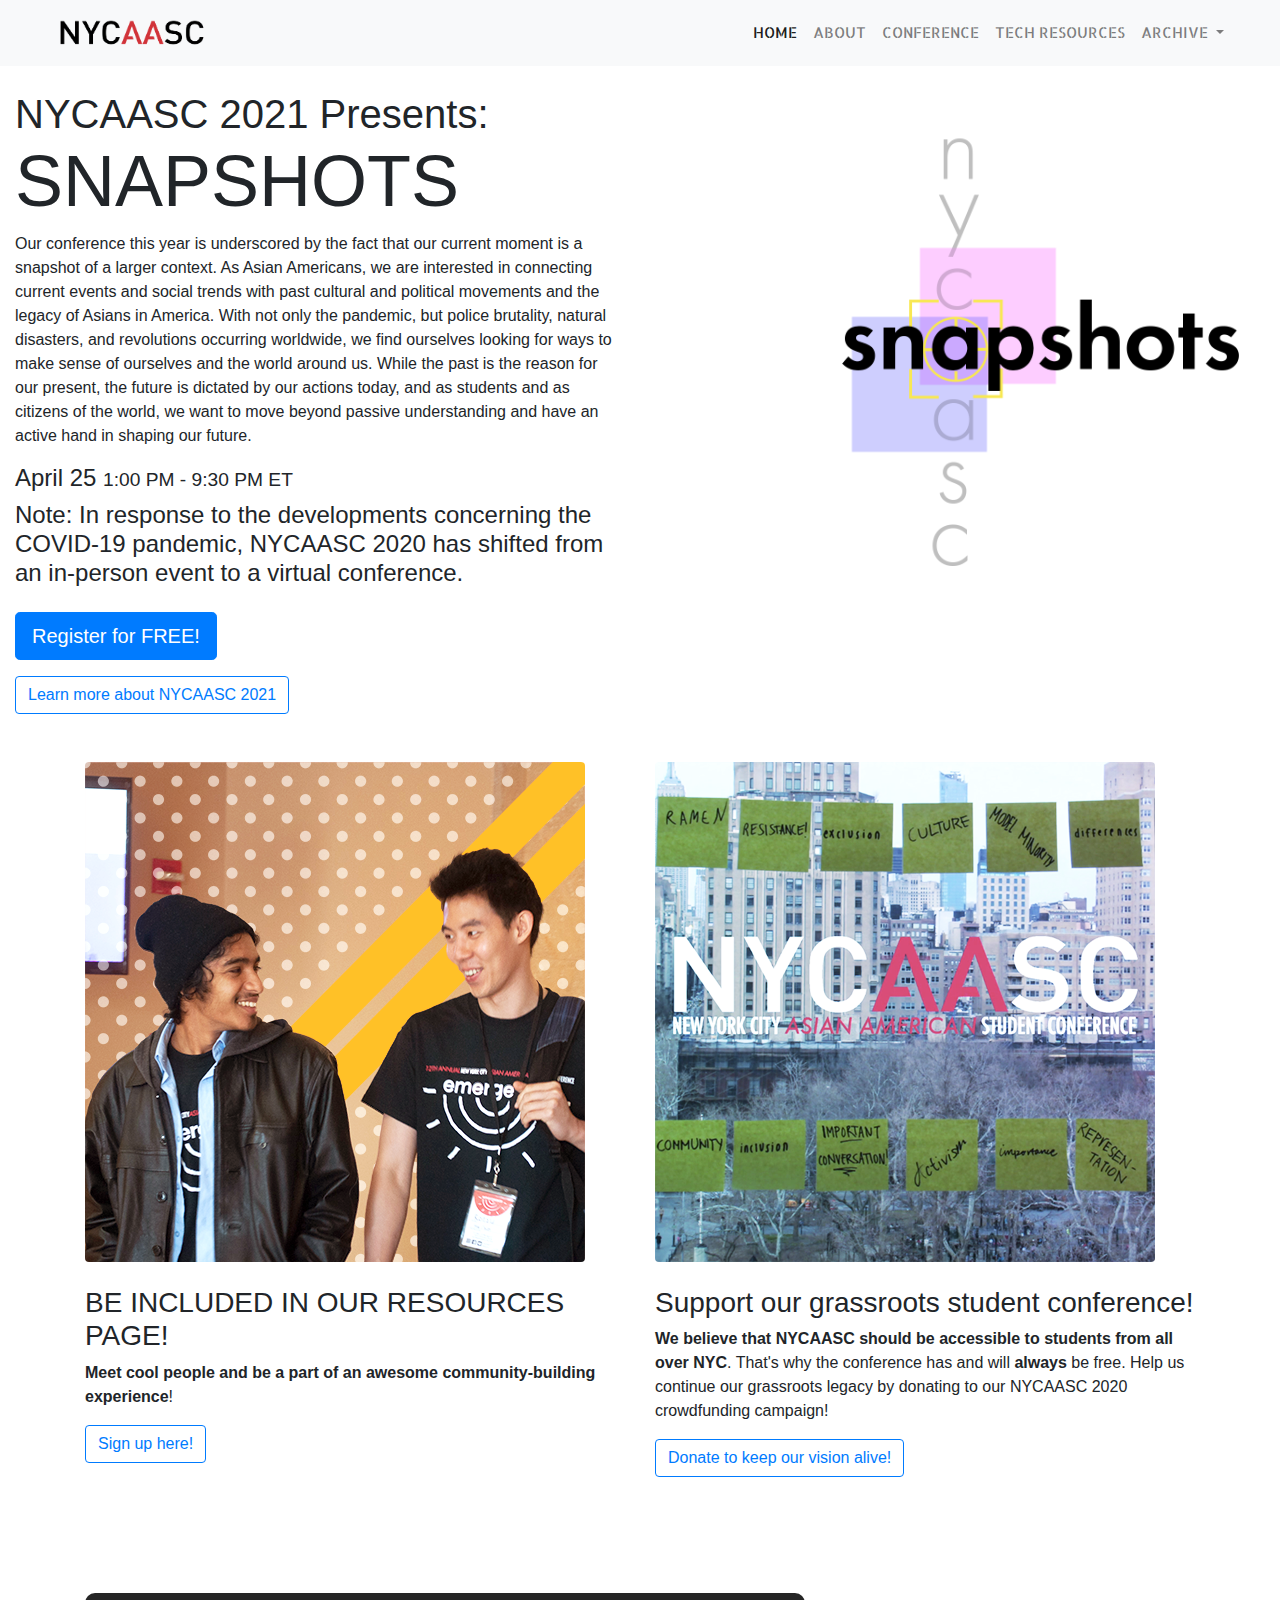
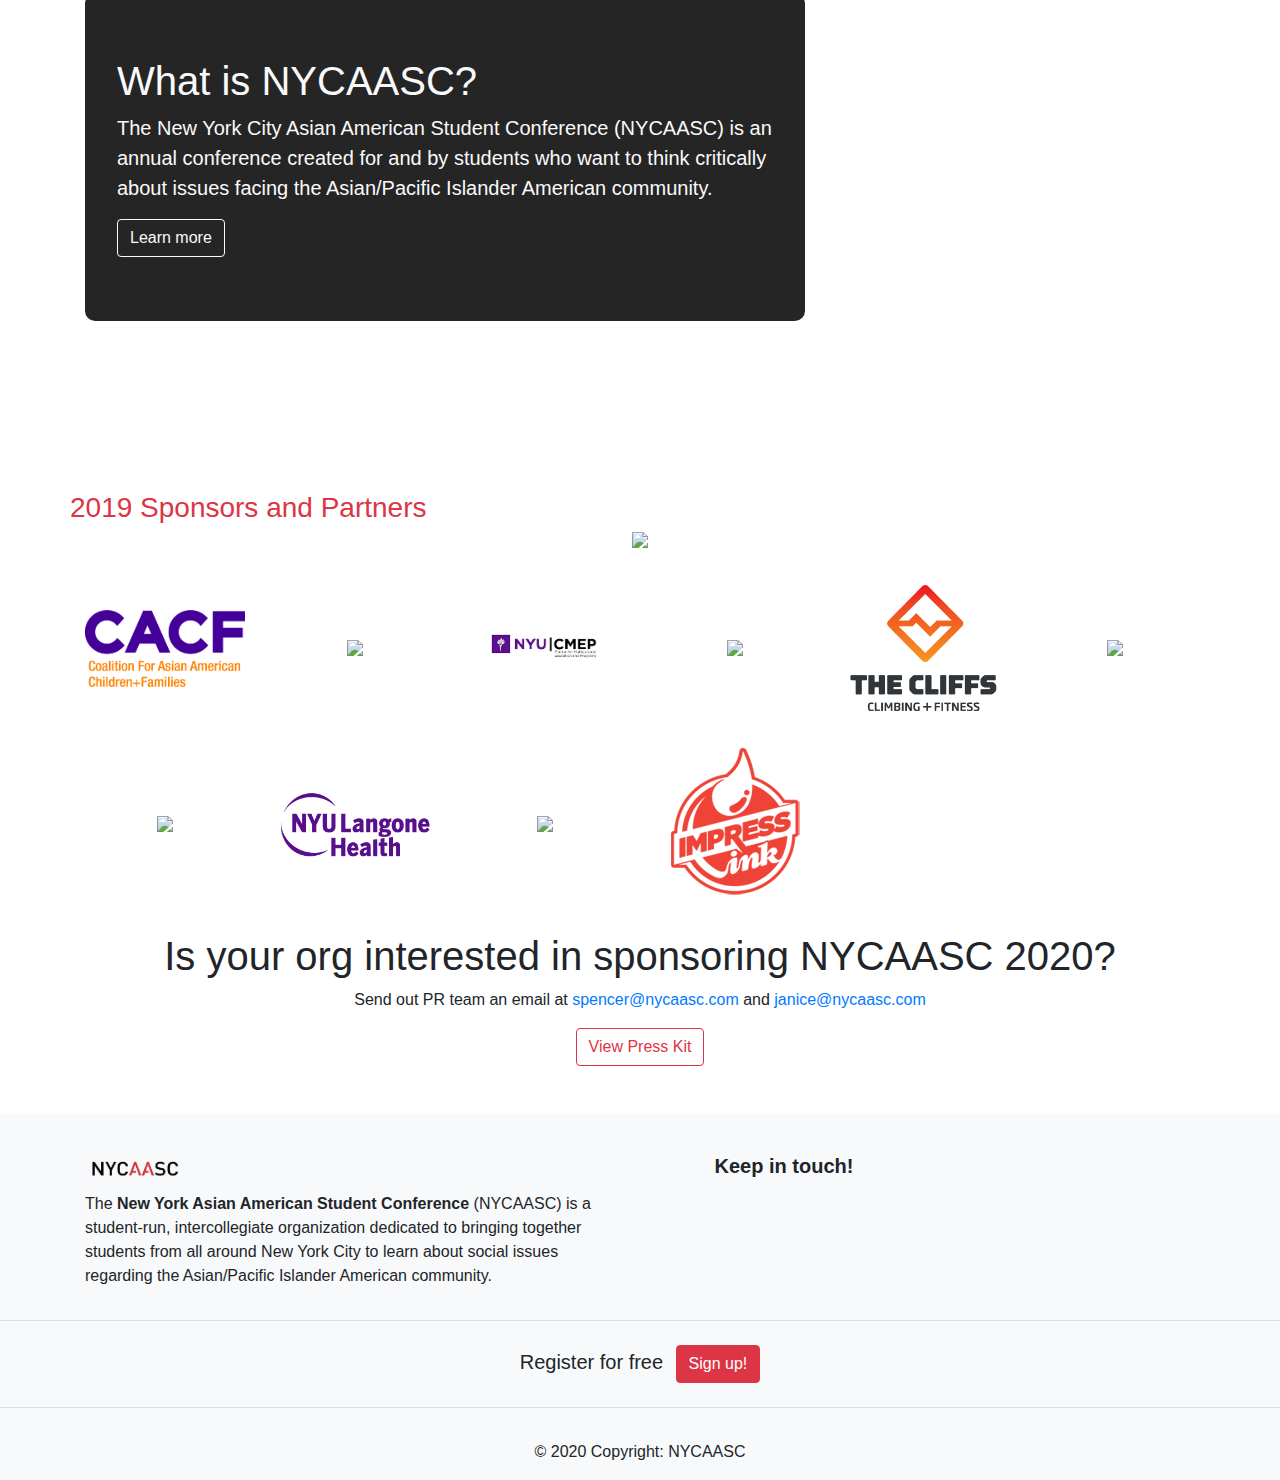
==== commit ee01517c: "adding headshots and press kit" ====
--- a/index.html
+++ b/index.html
@@ -240,7 +240,7 @@
         <div class="container text-center text-md-left">
           <div class="row">
             <div class="col-md-6 mr-4">
-              <img src="assets/img/logos/logoOnlyCropped.png" style="height:30px;" class=" mt-3 mb-2">
+              <img src="assets/img/logos/logoOnly.png" style="height:30px;" class=" mt-3 mb-2">
               <p>
                 The <b>New York Asian American Student Conference</b> (NYCAASC) is a student-run, intercollegiate organization dedicated to bringing together students from all around New York City to learn about social issues regarding the Asian/Pacific Islander American community.
               </p>
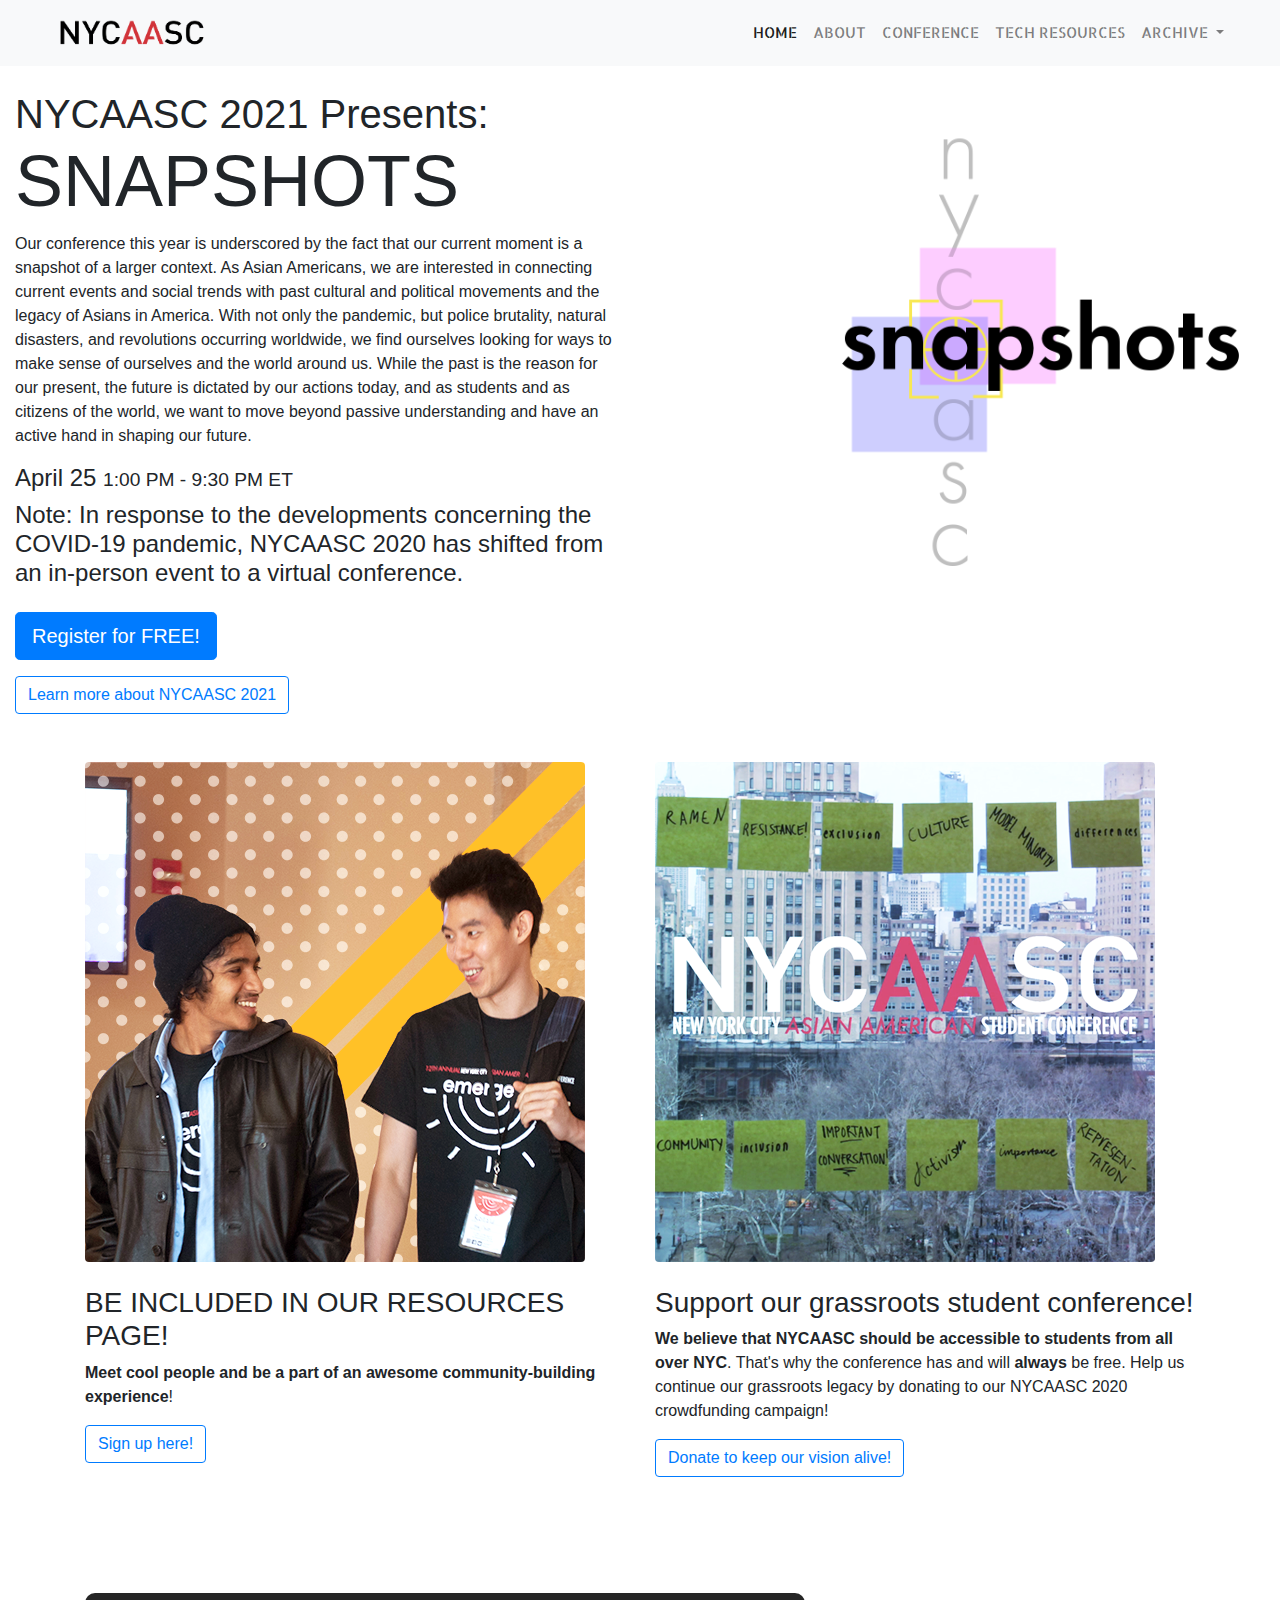
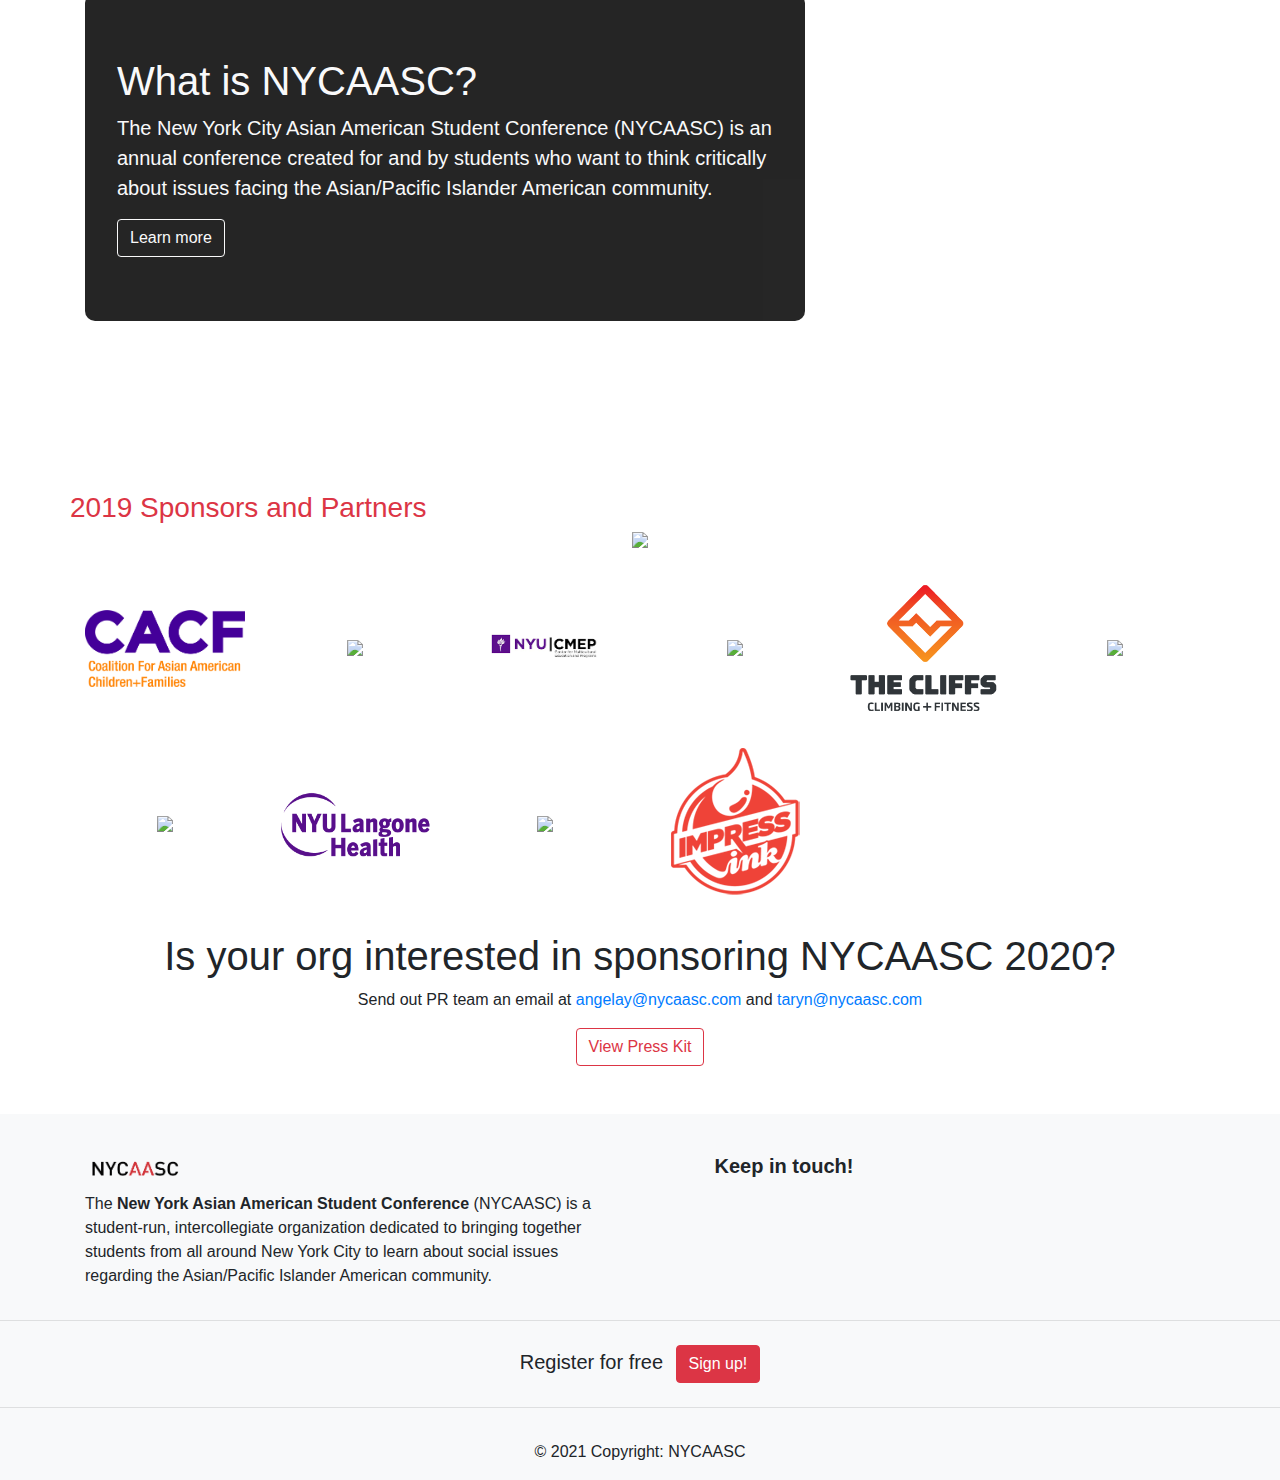
==== commit 58ef27bd: "conference page!" ====
--- a/index.html
+++ b/index.html
@@ -228,7 +228,7 @@
         <div class="row text-center mb-4">
           <div class="col">
             <h1>Is your org interested in sponsoring NYCAASC 2020?</h1>
-            <p>Send out PR team an email at <a href="mailto:spencer@nycaasc.com">spencer@nycaasc.com</a> and <a href="mailto:janice@nycaasc.com">janice@nycaasc.com</a></p>
+            <p>Send out PR team an email at <a href="mailto:angelay@nycaasc.com">angelay@nycaasc.com</a> and <a href="mailto:taryn@nycaasc.com">taryn@nycaasc.com</a></p>
             <a href="prnew.pdf" target="_blank" class="btn btn-outline-danger">View Press Kit</a>
           </div>
         </div>
@@ -279,7 +279,7 @@
 
         <hr>
 
-        <div class="footer-copyright text-center py-3">© 2020 Copyright: NYCAASC
+        <div class="footer-copyright text-center py-3">© 2021 Copyright: NYCAASC
         </div>
 
     </footer>
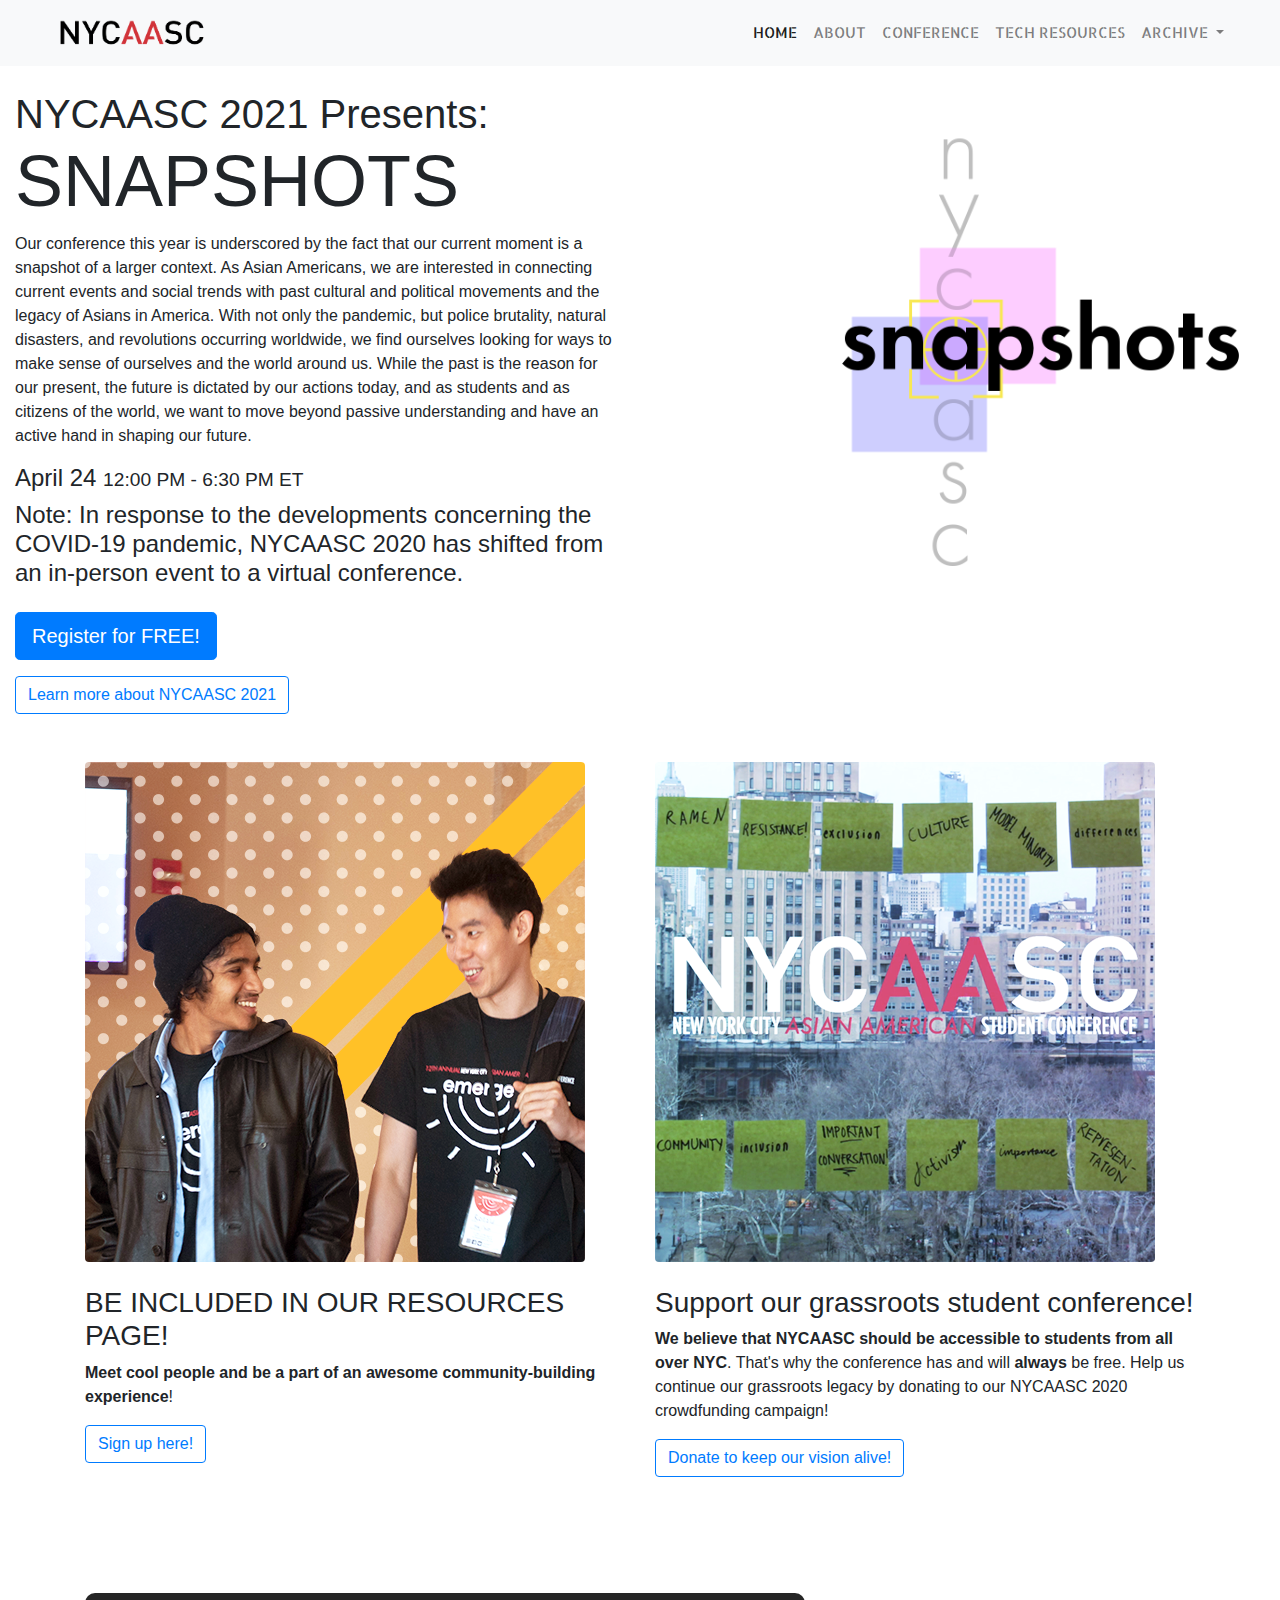
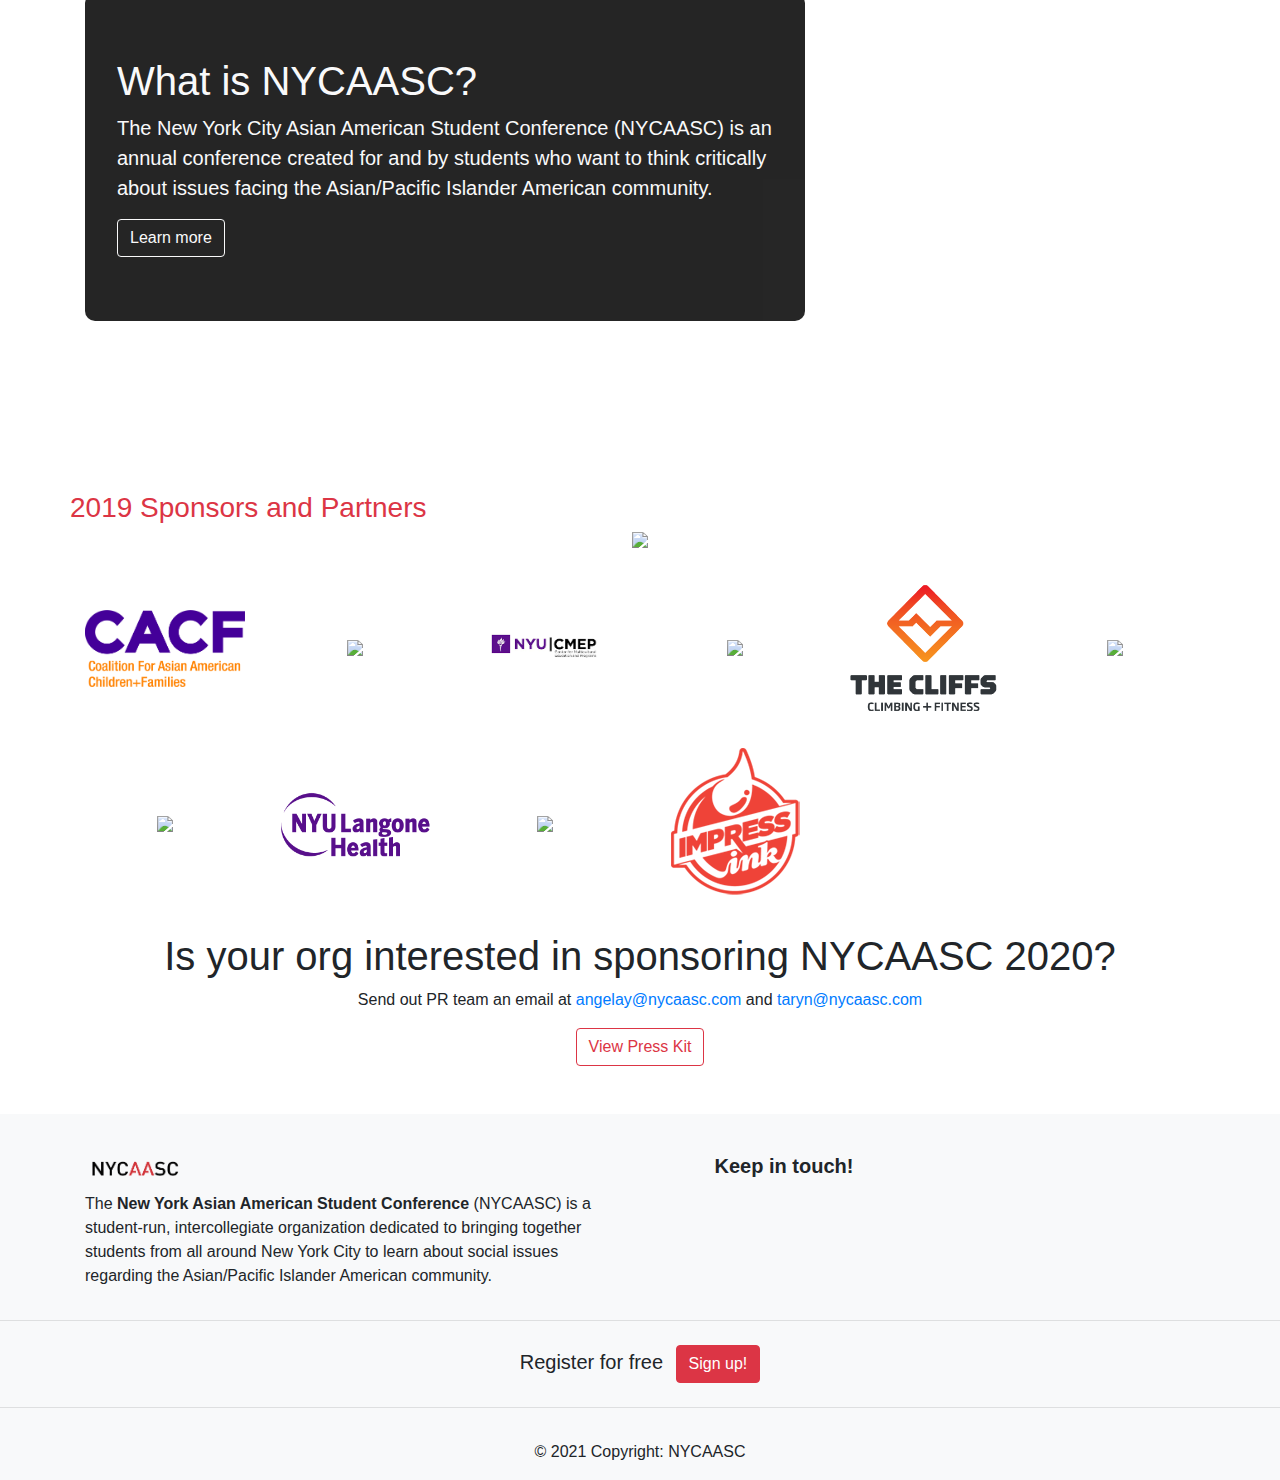
==== commit b9cb6efc: "date update" ====
--- a/index.html
+++ b/index.html
@@ -78,7 +78,7 @@
               <p class"text-uppercase text-dark>
 				Our conference this year is underscored by the fact that our current moment is a snapshot of a larger context. As Asian Americans, we are interested in connecting current events and social trends with past cultural and political movements and the legacy of Asians in America. With not only the pandemic, but police brutality, natural disasters, and revolutions occurring worldwide, we find ourselves looking for ways to make sense of ourselves and the world around us. While the past is the reason for our present, the future is dictated by our actions today, and as students and as citizens of the world, we want to move beyond passive understanding and have an active hand in shaping our future.   
               </p>
-              <h4>April 25 <small>1:00 PM - 9:30 PM ET </small></h4>
+              <h4>April 24 <small>12:00 PM - 6:30 PM ET </small></h4>
               <h4>Note: In response to the developments concerning the COVID-19 pandemic, NYCAASC 2020 has shifted from an in-person event to a virtual conference.</h4>
               <a class="btn btn-primary btn-lg my-3" href="https://bit.ly/nycaasc2021-registration" role="button">Register for FREE!</a>
               <br>
--- a/assets/css/styles.css
+++ b/assets/css/styles.css
@@ -63,6 +63,7 @@
     max-width: 100%;
     margin-right: auto;
 }
+
 /*----------HOME PAGE END ----------*/
 /*----------
 #con2020 img{
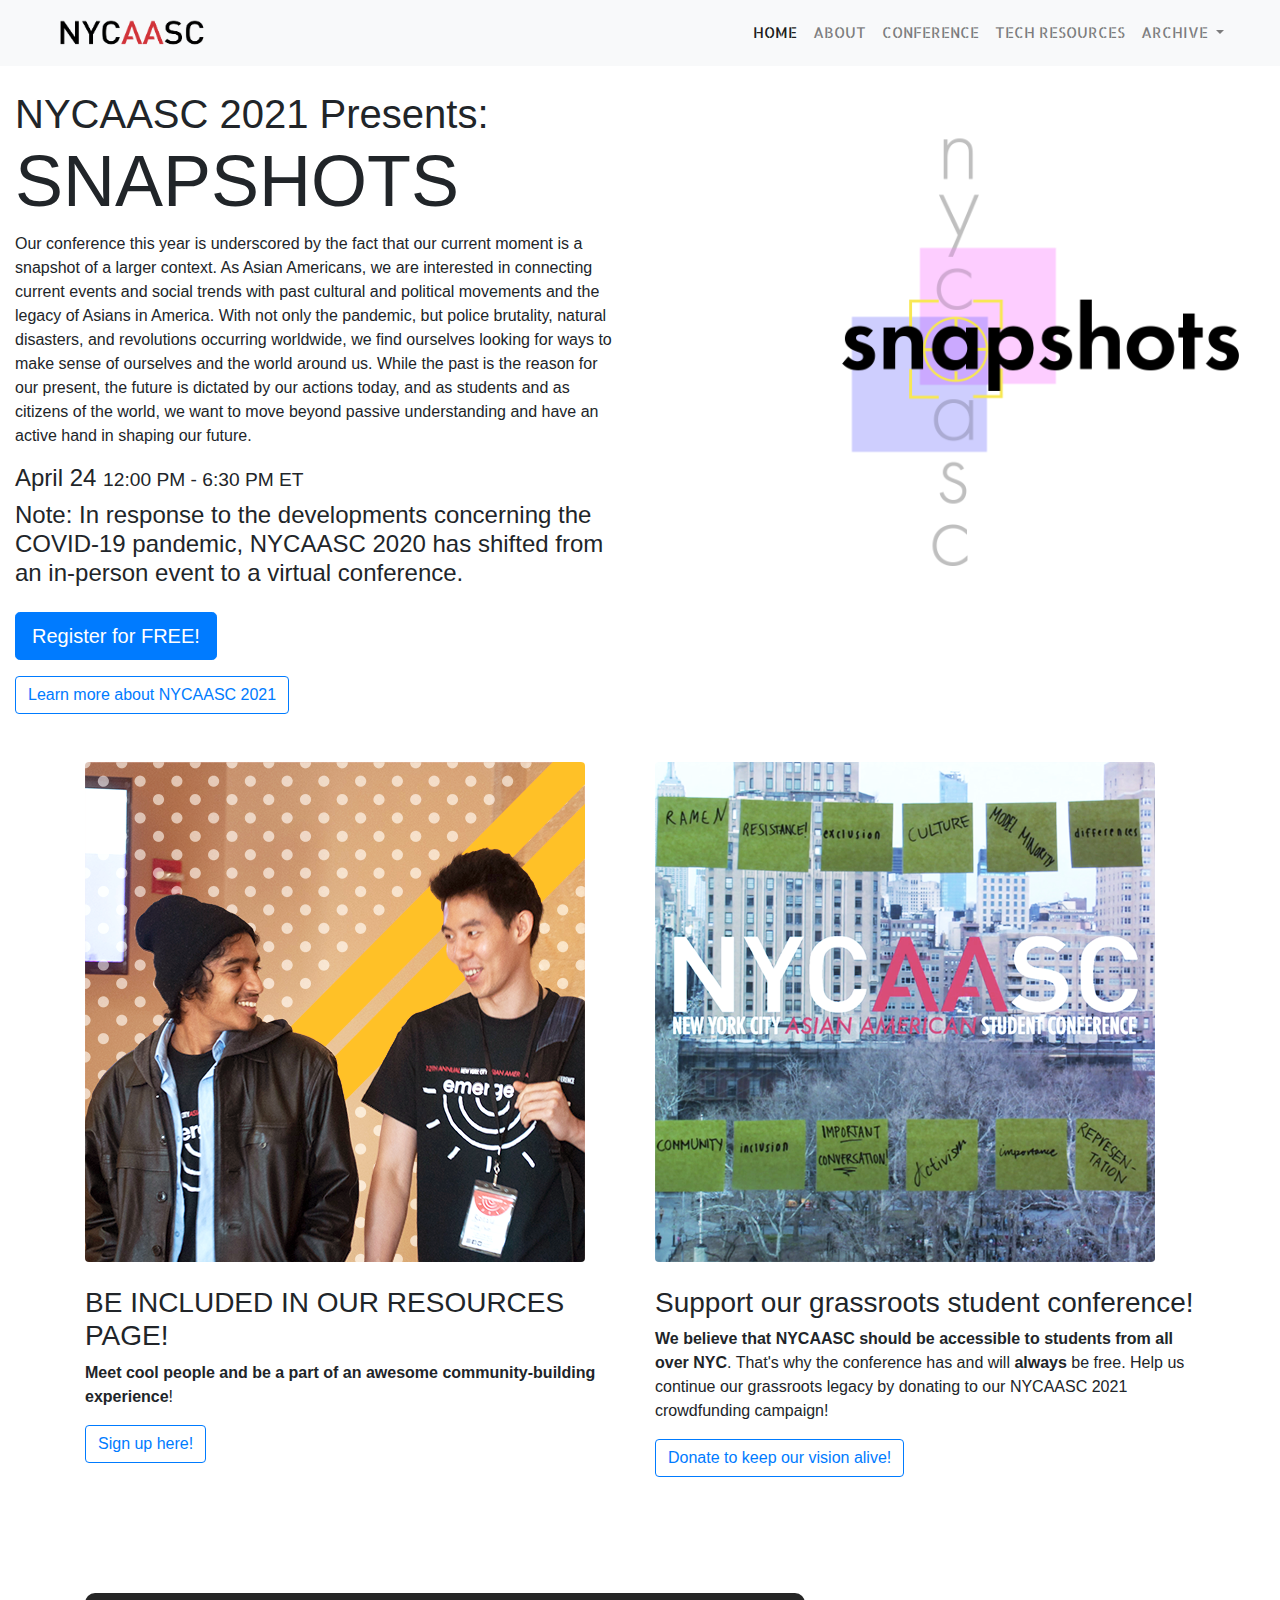
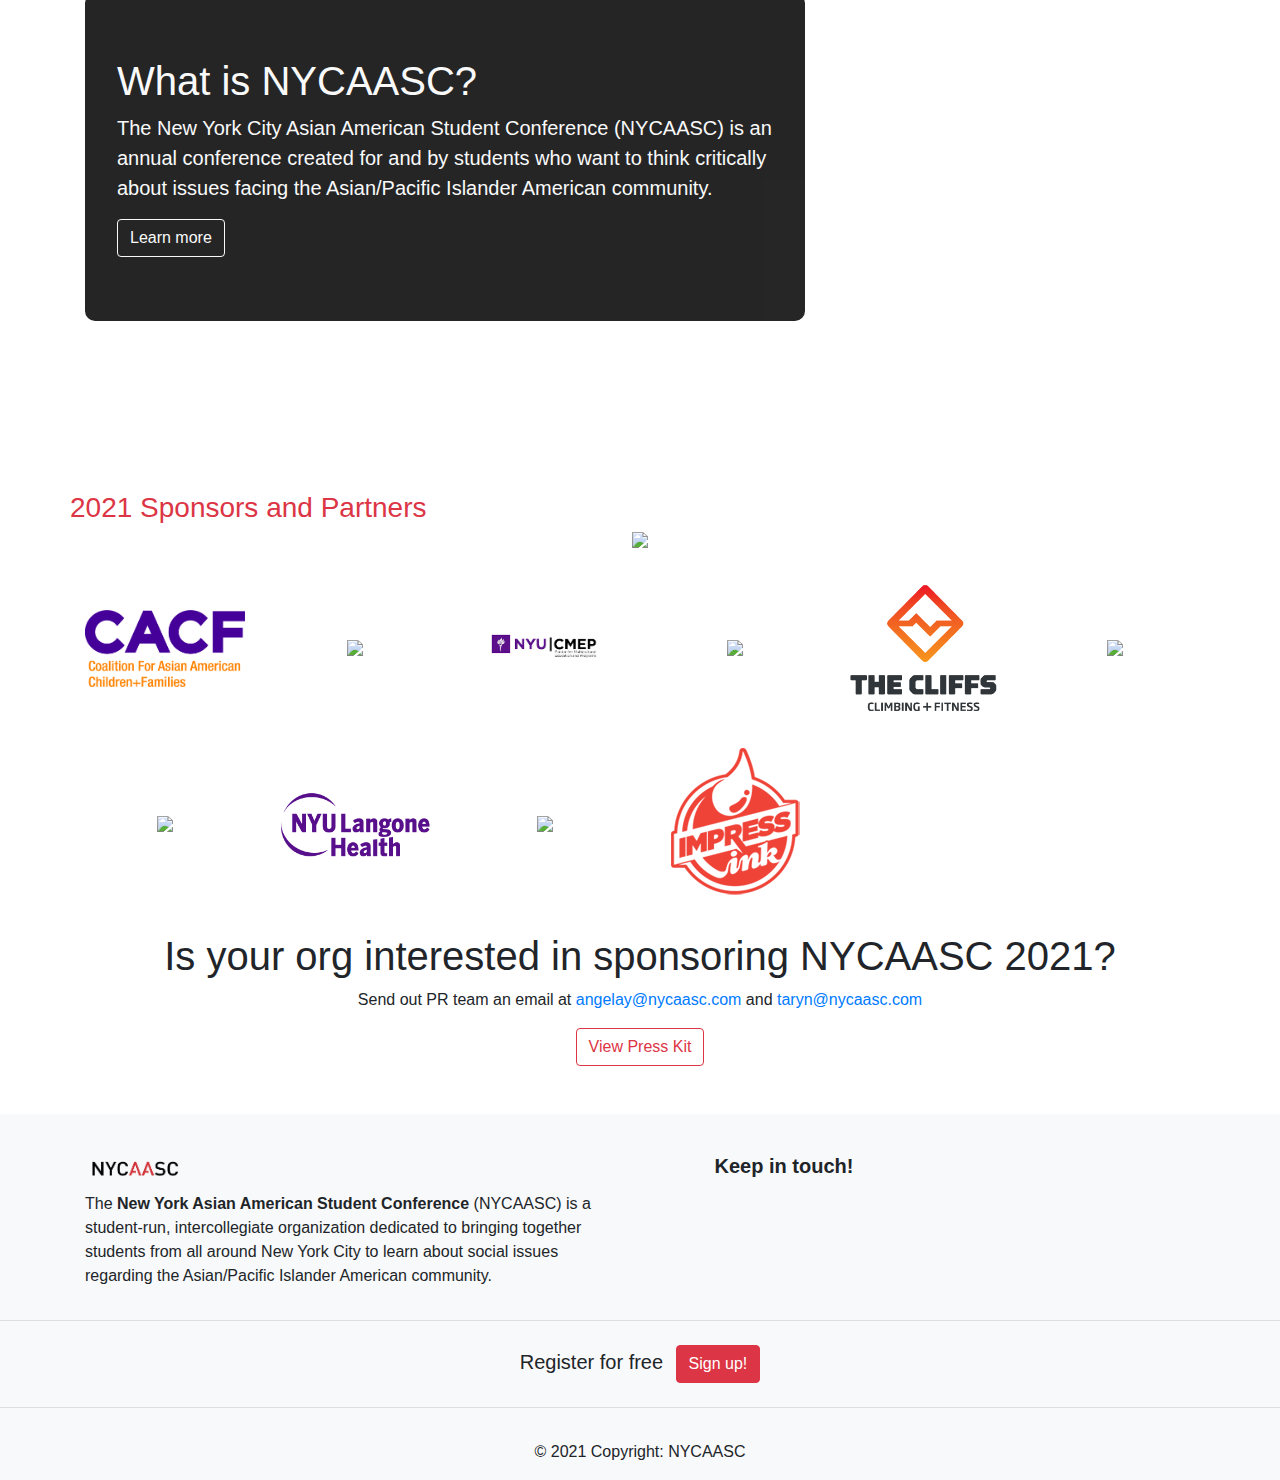
==== commit a13450a1: "edit yr" ====
--- a/index.html
+++ b/index.html
@@ -142,7 +142,7 @@
             <div class="col-md-6 my-4">
               <img src="assets/img/filler/risingviolets.png" class="rounded mw-100 mb-4" alt="Rising Violets NYCAASC 2020">
               <h3>Support our grassroots student conference!</h3>
-              <p><strong>We believe that NYCAASC should be accessible to students from all over NYC</strong>. That's why the conference has and will <strong>always</strong> be free. Help us continue our grassroots legacy by donating to our NYCAASC 2020 crowdfunding campaign!</p>
+              <p><strong>We believe that NYCAASC should be accessible to students from all over NYC</strong>. That's why the conference has and will <strong>always</strong> be free. Help us continue our grassroots legacy by donating to our NYCAASC 2021 crowdfunding campaign!</p>
               <a class="btn btn-outline-primary" href="https://risingviolets.nyu.edu/project/15480" role="button">Donate to keep our vision alive!</a>
             </div>
           </div>
@@ -162,7 +162,7 @@
     <section id="sponsors">
       <div class="container mb-5">
         <div class="row">
-          <h3 class="text-danger">2019 Sponsors and Partners</h3>
+          <h3 class="text-danger">2021 Sponsors and Partners</h3>
         </div>
         <div class="row">
           <div class="col-3"></div>
@@ -227,7 +227,7 @@
         </div>
         <div class="row text-center mb-4">
           <div class="col">
-            <h1>Is your org interested in sponsoring NYCAASC 2020?</h1>
+            <h1>Is your org interested in sponsoring NYCAASC 2021?</h1>
             <p>Send out PR team an email at <a href="mailto:angelay@nycaasc.com">angelay@nycaasc.com</a> and <a href="mailto:taryn@nycaasc.com">taryn@nycaasc.com</a></p>
             <a href="prnew.pdf" target="_blank" class="btn btn-outline-danger">View Press Kit</a>
           </div>
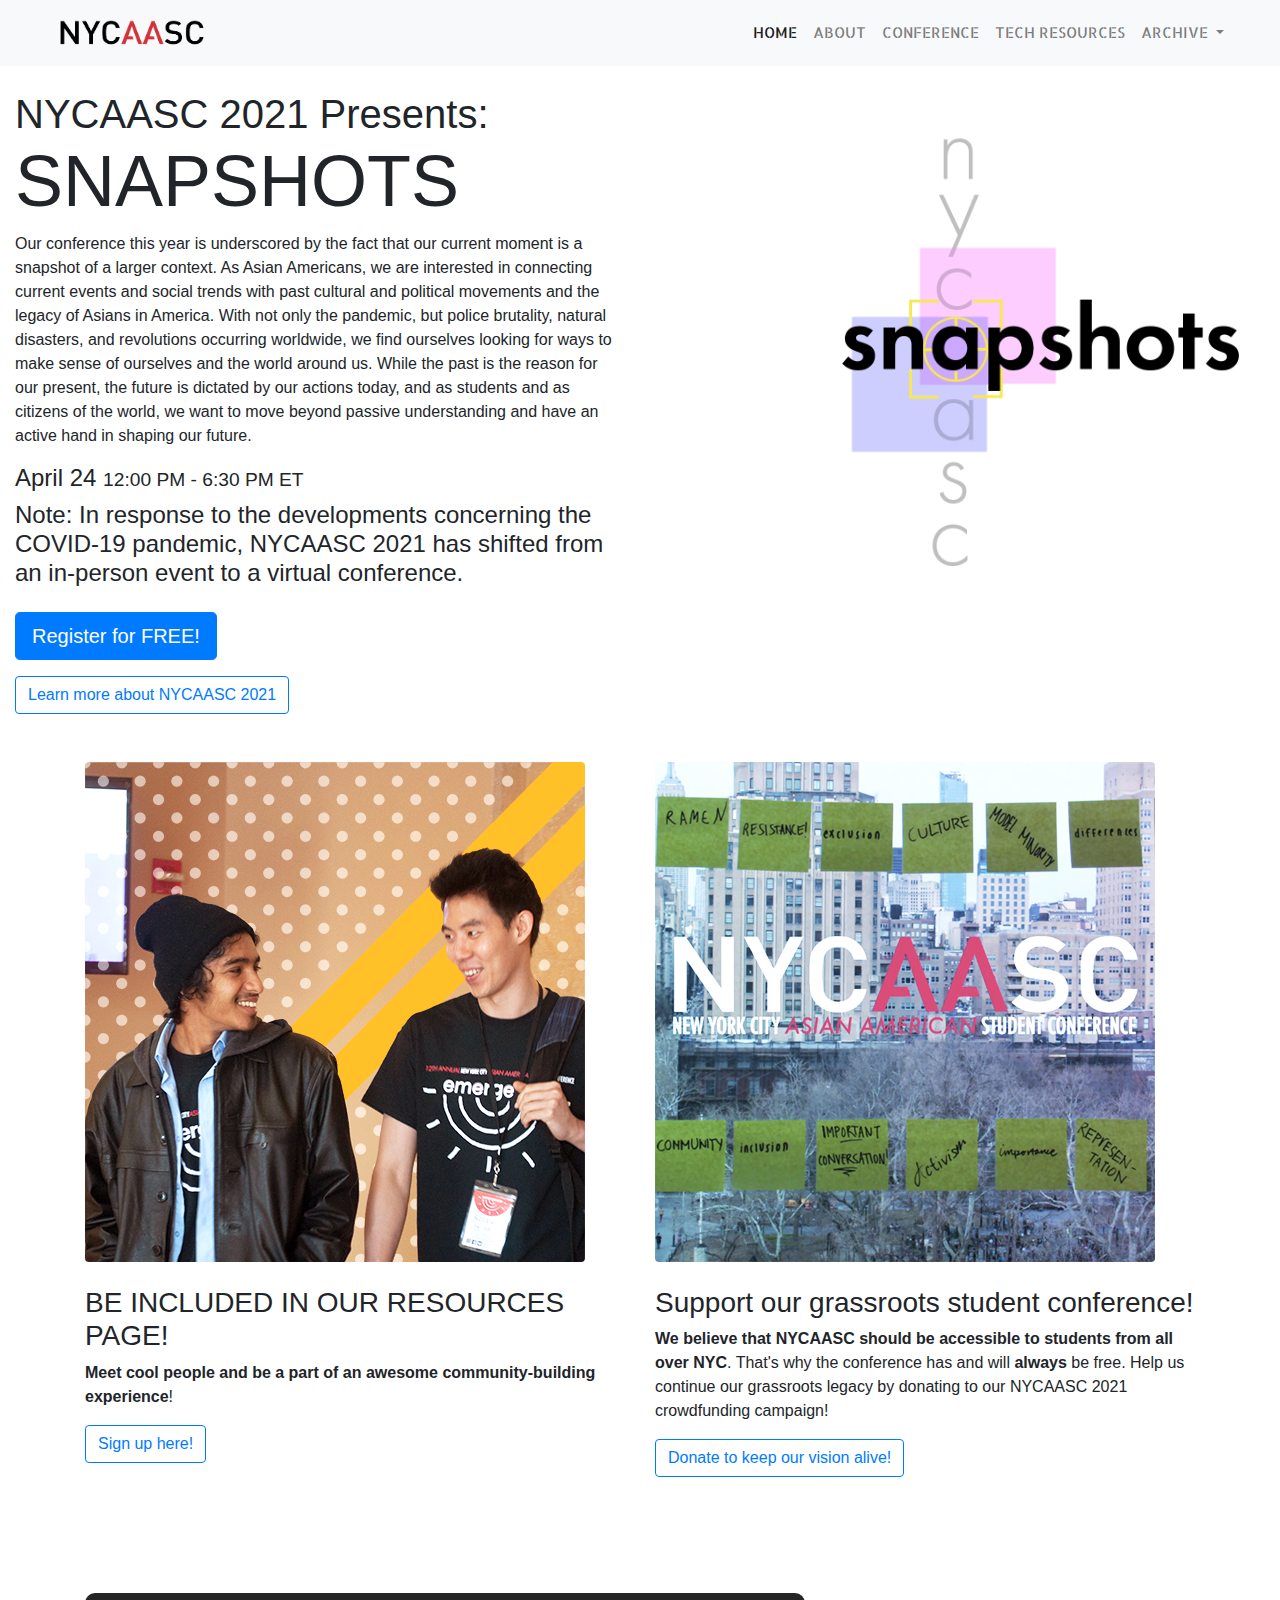
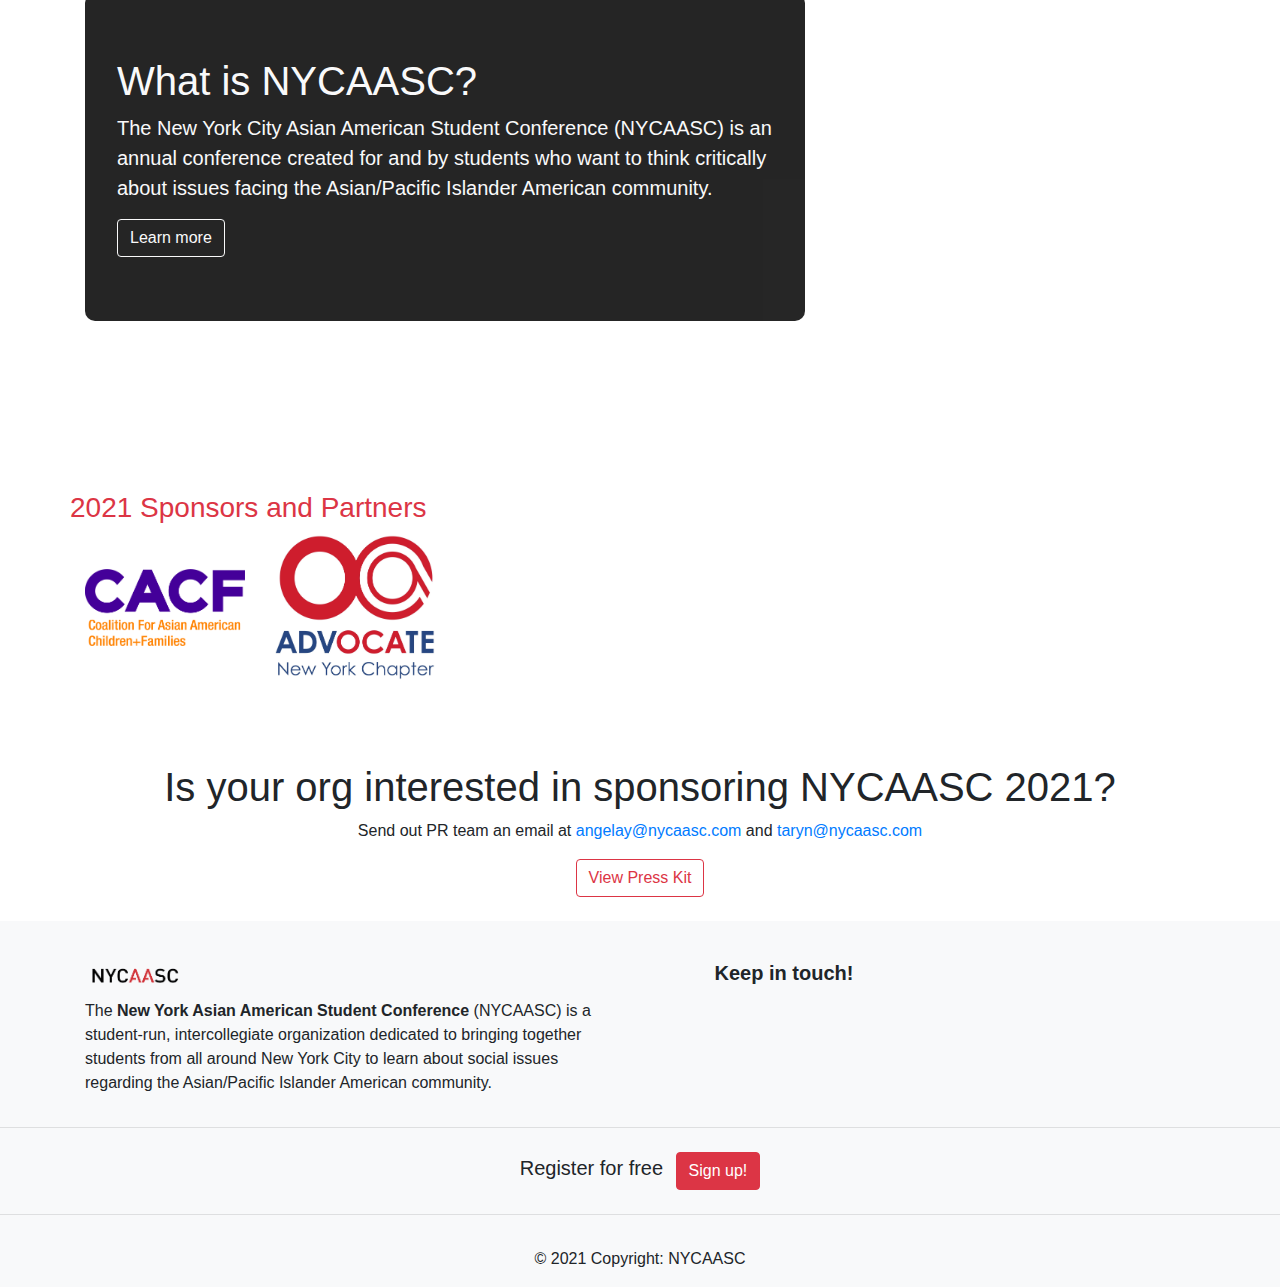
==== commit 324ab297: "im so tired" ====
--- a/index.html
+++ b/index.html
@@ -33,7 +33,7 @@
     </script>
 
     <title>NYCAASC | Home</title>
-    <meta name="description" content="Join us for the 13th New York City Asian American Student Conference 2020: AMPLIFY at NYU's Kimmel Center on Saturday, April 25."
+    <meta name="description" content="Join us for the 13th New York City Asian American Student Conference 2021: AMPLIFY at NYU's Kimmel Center on Saturday, April 25."
   </head>
   <body>
     <nav class="navbar navbar-expand-lg navbar-light bg-light px-5">
@@ -79,7 +79,7 @@
 				Our conference this year is underscored by the fact that our current moment is a snapshot of a larger context. As Asian Americans, we are interested in connecting current events and social trends with past cultural and political movements and the legacy of Asians in America. With not only the pandemic, but police brutality, natural disasters, and revolutions occurring worldwide, we find ourselves looking for ways to make sense of ourselves and the world around us. While the past is the reason for our present, the future is dictated by our actions today, and as students and as citizens of the world, we want to move beyond passive understanding and have an active hand in shaping our future.   
               </p>
               <h4>April 24 <small>12:00 PM - 6:30 PM ET </small></h4>
-              <h4>Note: In response to the developments concerning the COVID-19 pandemic, NYCAASC 2020 has shifted from an in-person event to a virtual conference.</h4>
+              <h4>Note: In response to the developments concerning the COVID-19 pandemic, NYCAASC 2021 has shifted from an in-person event to a virtual conference.</h4>
               <a class="btn btn-primary btn-lg my-3" href="https://bit.ly/nycaasc2021-registration" role="button">Register for FREE!</a>
               <br>
               <a class="btn btn-outline-primary" href="conference.html" role="button">Learn more about NYCAASC 2021</a>
@@ -140,7 +140,7 @@
               <a class="btn btn-outline-primary" href="https://docs.google.com/forms/d/e/1FAIpQLSdQR_Hp97-2R3dZLy36WR9q5iAvhpfSffnv-PYJFERdSp56Pg/viewform?usp=sf_link" role="button" target="_blank">Sign up here!</a>
             </div>
             <div class="col-md-6 my-4">
-              <img src="assets/img/filler/risingviolets.png" class="rounded mw-100 mb-4" alt="Rising Violets NYCAASC 2020">
+              <img src="assets/img/filler/risingviolets.png" class="rounded mw-100 mb-4" alt="Rising Violets NYCAASC 2021">
               <h3>Support our grassroots student conference!</h3>
               <p><strong>We believe that NYCAASC should be accessible to students from all over NYC</strong>. That's why the conference has and will <strong>always</strong> be free. Help us continue our grassroots legacy by donating to our NYCAASC 2021 crowdfunding campaign!</p>
               <a class="btn btn-outline-primary" href="https://risingviolets.nyu.edu/project/15480" role="button">Donate to keep our vision alive!</a>
@@ -165,64 +165,16 @@
           <h3 class="text-danger">2021 Sponsors and Partners</h3>
         </div>
         <div class="row">
-          <div class="col-3"></div>
-          <div class="col-6 p-6 text-center">
-            <a href="http://apa.nyu.edu/" target="_blank">
-              <img class="sponsor bg-white mw-100" src="assets/img/sponsors/apa.jpg">
-            </a>
-          </div>
-          <div class="col-3"></div>
-        </div>
-        <div class="row">
           <div class="col-4  col-lg-2 my-auto text-center">
             <a href="http://cacf.org/" target="_blank">
               <img class="sponsor bg-white" src="assets/img/sponsors/cacf.png">
             </a>
           </div>
           <div class="col-4 col-lg-2 my-auto text-center">
-            <a href="https://med.nyu.edu/asian-health/frontpage" target="_blank">
-              <img class="sponsor bg-white" src="assets/img/sponsors/langone.jpg">
+            <a href="http://www.oca-ny.org/" target="_blank">
+              <img class="sponsor bg-white" src="assets/img/sponsors/oca-ny.jpg">
             </a>
           </div>
-          <div class="col-4 col-lg-2 my-auto text-center">
-            <a href="https://www.nyu.edu/students/communities-and-groups/student-diversity/multicultural-education-and-programs.html" target="_blank">
-              <img class="sponsor bg-white" src="assets/img/sponsors/cmep.png">
-            </a>
-          </div>
-          <div class="col-4 col-lg-2 my-auto text-center">
-            <a href="https://insomniacookies.com/" target="_blank">
-              <img class="sponsor bg-white" src="assets/img/sponsors/insomnia.png">
-            </a>
-          </div>
-          <div class="col-4 col-lg-2 my-auto text-center">
-            <a href="https://lic.thecliffsclimbing.com/" target="_blank">
-              <img class="sponsor bg-white" src="assets/img/sponsors/cliffs.png">
-            </a>
-          </div>
-          <div class="col-4 col-lg-2 my-auto text-center">
-            <a href="http://www.oca-ny.org/" target="_blank">
-              <img class="sponsor bg-white" src="assets/img/sponsors/advocate.png">
-            </a>
-          </div>
-          <div class="col-4 col-lg-2 my-auto text-center">
-            <a href="https://www.nyu.edu/life/safety-health-wellness/live-well-nyu.html" target="_blank">
-              <img class="sponsor bg-white" src="assets/img/sponsors/livewell.png">
-            </a>
-          </div>
-          <div class="col-4 col-lg-2 my-auto text-center">
-            <a href="https://nyulangone.org/" target="_blank">
-              <img class="sponsor bg-white" src="assets/img/sponsors/langone.png">
-            </a>
-          </div>
-          <div class="col-4 col-lg-2 my-auto text-center">
-            <a href="https://www.monsterenergy.com/" target="_blank">
-              <img class="sponsor bg-white" src="assets/img/sponsors/monster.png">
-            </a>
-          </div>
-          <div class="col-4 col-lg-2 my-auto text-center">
-            <a href="https://www.impressink.com/" target="_blank">
-              <img class="sponsor bg-white" src="assets/img/sponsors/impressink.png">
-            </a>
           </div>
         </div>
         <div class="row text-center mb-4">
